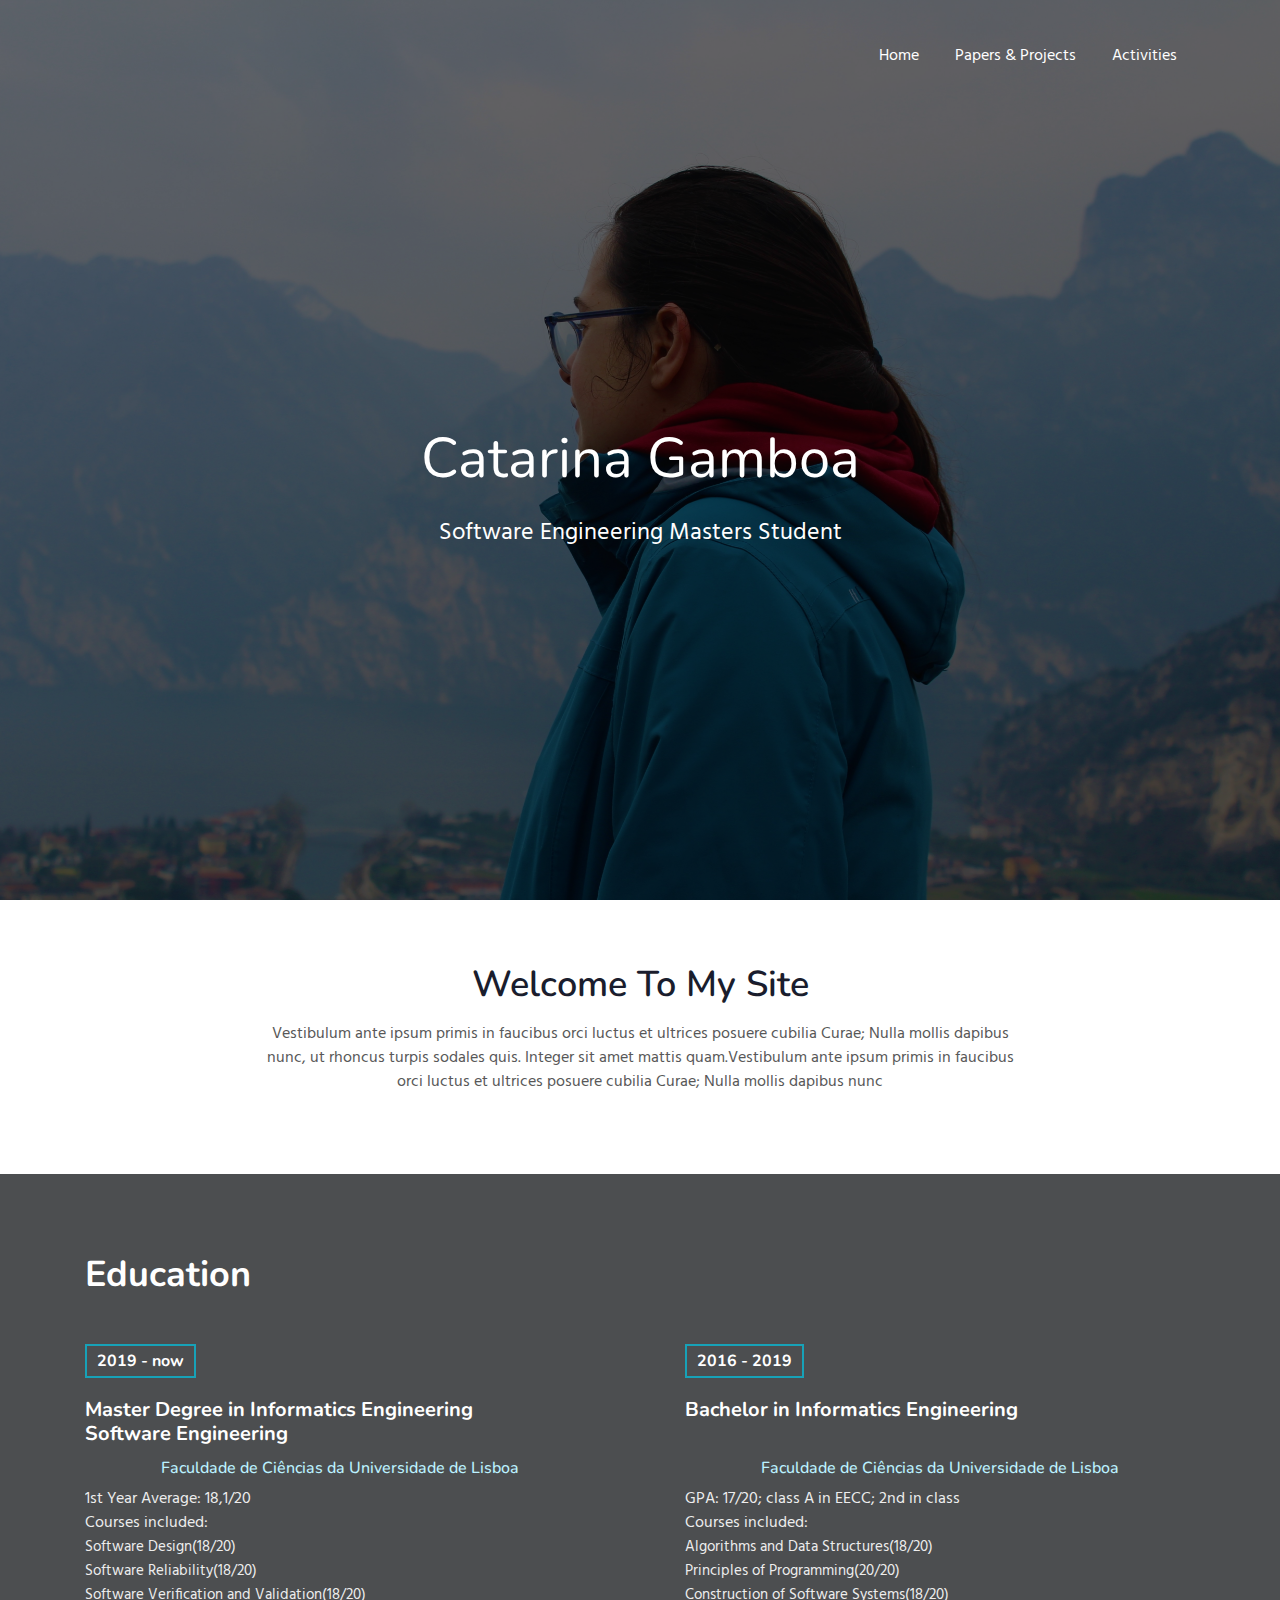
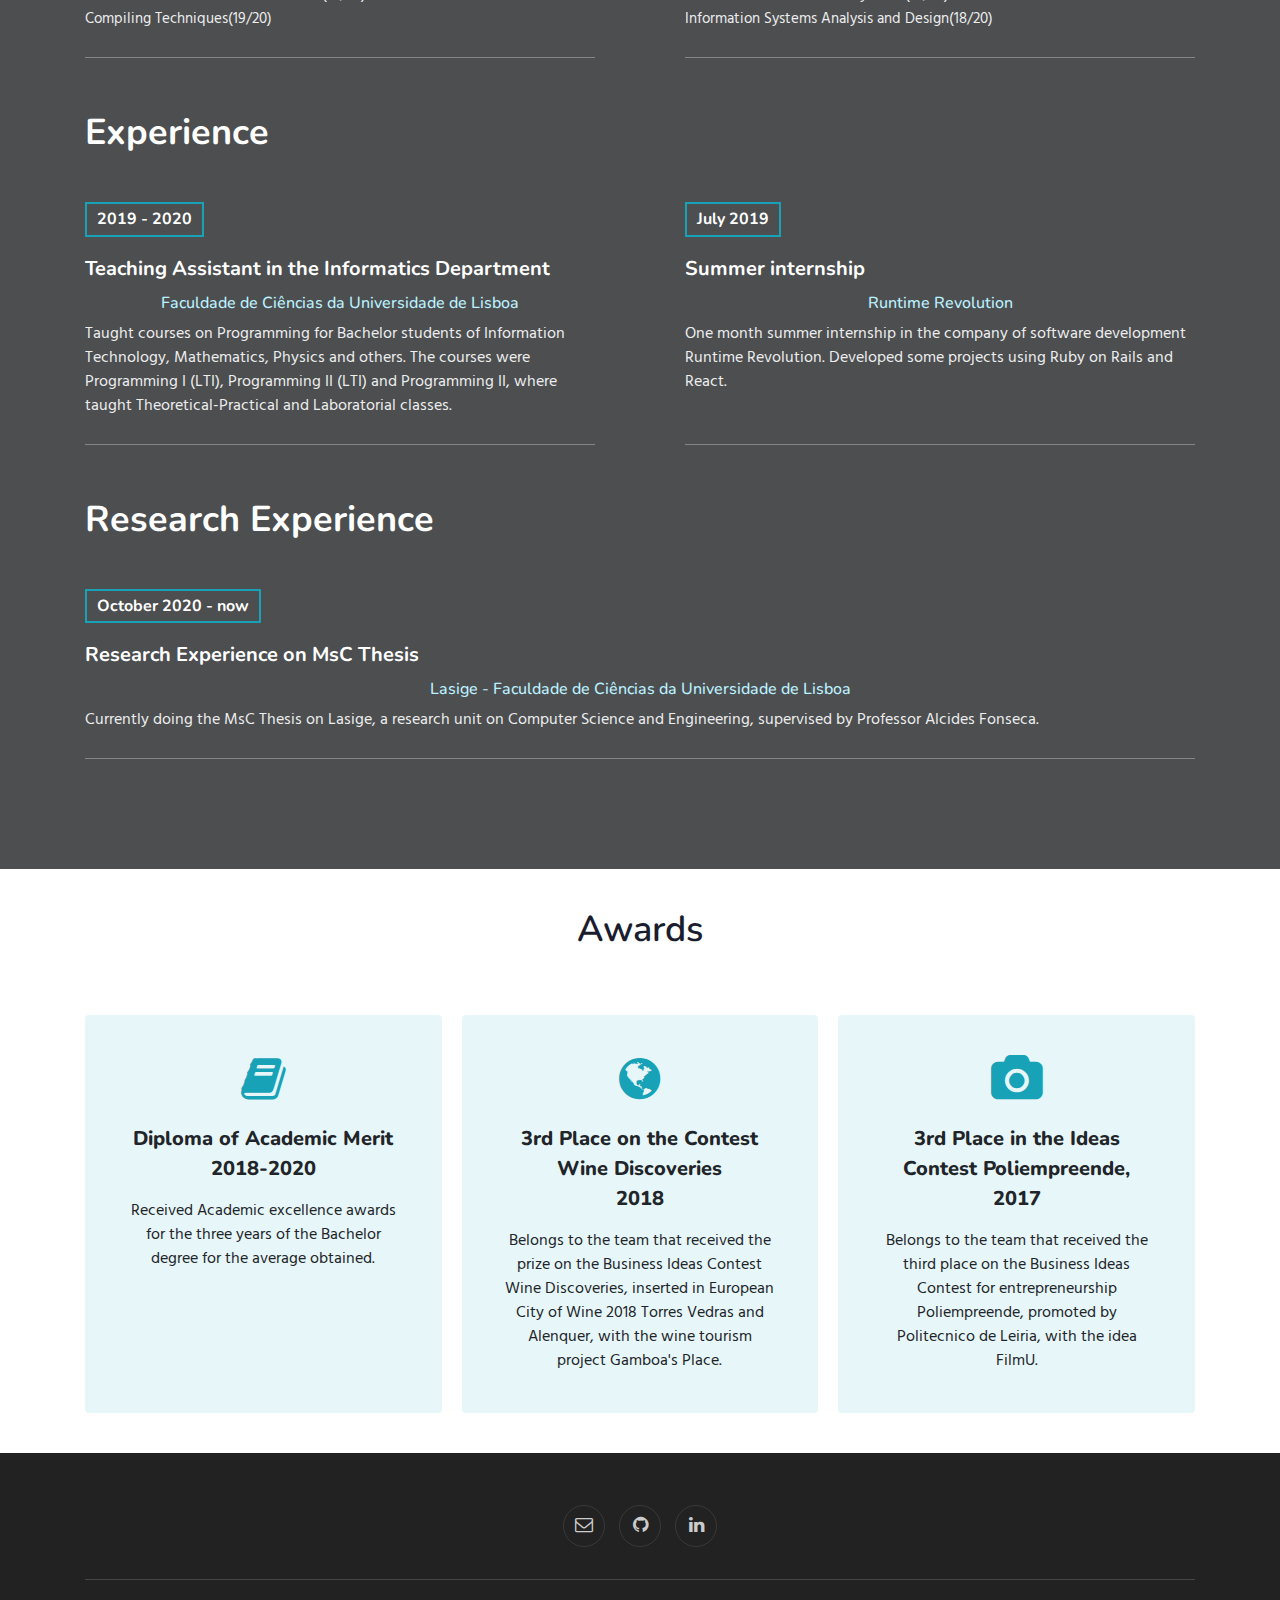
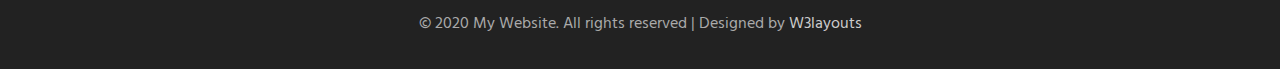
==== index.html @ ff2dbbbe "Divide in pages and add info" ====
<!--
Author: W3layouts
Author URL: http://w3layouts.com
-->
<!doctype html>
<html lang="en">
  <head>
    <!-- Required meta tags -->
    <meta charset="utf-8">
    <meta name="viewport" content="width=device-width, initial-scale=1, shrink-to-fit=no">

    <title>My Website a Personal Portfolio Category Bootstrap Responsive Website Template | Home :: W3layouts</title>
    <!-- web fonts -->
    <link href="//fonts.googleapis.com/css?family=Nunito:400,600,700,800,900&display=swap" rel="stylesheet">
    <link href="//fonts.googleapis.com/css?family=Hind&display=swap" rel="stylesheet">
    <!-- //web fonts -->
    <!-- Template CSS -->
    <link rel="stylesheet" href="assets/css/style-starter.css">
  </head>
  <body>

<section class="w3l-bootstrap-header">
  <nav class="navbar navbar-expand-lg navbar-light py-lg-3 py-2">
    <div class="container">
      <!-- <a class="navbar-brand" href="index.html"> My Website</a> -->
      <!-- if logo is image enable this   
    <a class="navbar-brand" href="#index.html">
        <img src="image-path" alt="Your logo" title="Your logo" style="height:35px;" />
    </a> -->
      <button class="navbar-toggler" type="button" data-toggle="collapse" data-target="#navbarSupportedContent"
        aria-controls="navbarSupportedContent" aria-expanded="false" aria-label="Toggle navigation">
        <span class="navbar-toggler-icon fa fa-bars"></span>
      </button>

      <div class="collapse navbar-collapse" id="navbarSupportedContent">
        <ul class="navbar-nav ml-auto">
          <li class="nav-item">
            <a class="nav-link" href="index.html">Home</a>
          </li>
          <li class="nav-item">
            <a class="nav-link" href="projects.html">Papers & Projects</a>
          </li>
          <li class="nav-item">
            <a class="nav-link" href="activities.html">Activities</a>
          </li>
         
        
          <!-- <li class="nav-item">
            <a class="nav-link" href="contact.html">Contact</a>
          </li> -->
        </ul>
        
      </div>
    </div>
  </nav>
</section>

 <!--  Main banner section -->
 <section class="w3l-main-banner" id="home">
  <div class="companies20-content">
    <div class="companies-wrapper">
        <div class="item">
         
            <div class="slider-info banner-view text-center">
              <div class="banner-info container">
                <!-- <img src="assets/images/c1.jpg" alt="about image" class="img-fluid"> -->
                <h3 class="banner-text mt-5">Catarina Gamboa </h3>
                   <p class="my-4 mb-5">Software Engineering Masters Student</p><br>
               
              </div>
            </div>
          
        </div>
    </div>
  </div>
</section>

 <!--  //Main banner section -->
<section class="w3l-about ">
<div class="skills-bars py-5">
 <div class="container py-md-3">
  <div class="heading text-center mx-auto">
    <h3 class="head">Welcome To My Site</h3>
    <p class="my-3 head"> Vestibulum ante ipsum primis in faucibus orci luctus et ultrices posuere cubilia Curae;
      Nulla mollis dapibus nunc, ut rhoncus
      turpis sodales quis. Integer sit amet mattis quam.Vestibulum ante ipsum primis in faucibus orci luctus et ultrices posuere cubilia Curae; Nulla mollis dapibus nunc</p>
      
    </div>

  </div>
 </div>
</div>
</section> 






  <script src="assets/js/jquery-3.3.1.min.js"></script>
<script src="assets/js/lightbox-plus-jquery.min.js"></script>

<section class="services-12" id="experience">
	<div class="form-12-content">
		<div class="container">
      <h3 class="mb-5">Education</h3>
			<div class="grid grid-column-2 ">
        <div class="column1">
          <div class="experience-top">
            <h5>2019 - now</h5>
						<h4>Master Degree in Informatics Engineering <br/>Software Engineering</h4>
              <h6 id='title-place'>Faculdade de Ciências da Universidade de Lisboa</h5>
              <p class="my-3 text-white">
                    1st Year Average: 18,1/20
                <br/>Courses included:
                <span class="ul-text">
                <br/>Software Design(18/20)
                <br/>Software Reliability(18/20)
                <br/>Software Verification and Validation(18/20)
                <br/>Compiling Techniques(19/20)
                </span>
              </p>
          </div>
        </div>
        <div class="column2">
          <div class="experience-top">
            <h5>2016 - 2019</h5>
                <h4>Bachelor in Informatics Engineering<br/> <br/></h4>
                <h6 id='title-place'>Faculdade de Ciências da Universidade de Lisboa</h6>
                <p class="my-3 text-white">
                  GPA: 17/20; class A in EECC; 2nd in class
                  <br/>Courses included:
                  <span class="ul-text">
                  <br/>Algorithms and Data Structures(18/20)
                  <br/>Principles of Programming(20/20)
                  <br/>Construction of Software Systems(18/20)
                  <br/>Information Systems Analysis and Design(18/20)
                  </span>
                </p>
          </div>
        </div>
      </div>
      <br/>
      <h3 class="mb-5">Experience</h3>
			<div class="grid grid-column-2 ">
        <div class="column1">
          <div class="experience-top">
            <h5>2019 - 2020</h5>
            <h4>Teaching Assistant in the Informatics Department</h4>
            <h6 id='title-place'>Faculdade de Ciências da Universidade de Lisboa</h6>
            <p class="my-3 text-white">
              Taught courses on Programming for Bachelor students of Information Technology, Mathematics,
              Physics and others. The courses were Programming I (LTI), Programming II (LTI) and Programming II,
              where taught Theoretical-Practical and Laboratorial classes.
            </p>
          </div>
        </div>
        <div class="column2">
          <div class="experience-top">
            <h5>July 2019</h5>
            <h4>Summer internship</h4>
            <h6 id='title-place'>Runtime Revolution</h6>
            <p class="my-3 text-white">
            One month summer internship in the company of software development Runtime Revolution.
            Developed some projects using Ruby on Rails and React.<br/><br/>             
            </p>
          </div>
        </div>
      </div>

      <br/>
      <h3 class="mb-5">Research Experience</h3>
			<!-- <div class="grid grid-column-2">
        <div class="column1"> -->
          <div class="experience-top">
              <h5>October 2020 - now</h5>
              <h4>Research Experience on MsC Thesis</h4>
              <h6 id='title-place'>Lasige - Faculdade de Ciências da Universidade de Lisboa</h6>
              <p class="my-3 text-white">
                Currently doing the MsC Thesis on Lasige, a research unit on Computer Science and Engineering, supervised by
                Professor Alcides Fonseca. 
              </p>
          <!-- </div>
        </div> -->
      </div>

    </div>
  </div>
</section>



<!-- <section id="services-1" class="bg-light py-5">
  <div class="container py-lg-3">
    <div class="heading text-center mx-auto">
      <h3 class="head">Languages and Frameworks</h3>
    </div>
    <div class="row mt-lg-5">
      <div class="col-lg-4 col-md-6 col-sm-12">
        <div class="box-wrap">
          <div class="icon">
            <span class="fa fa-briefcase"></span>
          </div>
          <h4><a href="services.html">Proficient</a></h4>
          <p>
            Java<br/>Python<br/>C<br/>Javascript<br/>HTML<br/>CSS
          </p>
        </div>
      </div>
      <div class="col-lg-4 col-md-6 col-sm-12">
        <div class="box-wrap">
          <div class="icon">
            <span class="fa fa-shield"></span>
          </div>
          <h4><a href="services.html">Familiar</a></h4>
          <p>
          Haskell<br/>Dafny<br/>NodeJS<br/>Ruby<br/>React<br/>Angular
          </p>
        </div>
      </div>
    </div>
  </div>
</section> -->


<section class="w3l-feature-3" id="features">
	<div class="grid top-bottom">
		<div class="container">
			<div class="heading text-center mx-auto">
                <h3 class="head">Awards</h3>
              </div>
			<div class="middle-section grid-column text-center mt-5 pt-3">
				<div class="three-grids-columns">
					<span class="fa fa-book"></span>
					<h4>Diploma of Academic Merit<br/>2018-2020</h4>
					<p>
            Received Academic excellence awards for the three years of the Bachelor degree for the average
            obtained.                      
          </p>
				</div>
				<div class="three-grids-columns">
					<span class="fa fa-globe"></span><!--plane, trophy, globe-->
          <h4>3rd Place on the Contest Wine Discoveries<br/>2018</h4>
          <p>Belongs to the team that received the prize on the Business Ideas Contest Wine Discoveries, inserted in
            European City of Wine 2018 Torres Vedras and Alenquer,
            with the wine tourism project Gamboa's Place.
          </p>
					
				</div>
				<div class="three-grids-columns">
					<span class="fa fa-camera"></span>
					<h4>3rd Place in the Ideas Contest Poliempreende, 2017</h4>
					<p>
            Belongs to the team that received the third place on the Business Ideas Contest for entrepreneurship
            Poliempreende, promoted by Politecnico de Leiria, with the idea FilmU. 
          </p>
				</div>
			</div>
		</div>
	</div>
</section>
 
 <!-- grids block 5 -->
 <section class="w3l-footer-29-main" id="footer">
  <div class="footer-29 text-center">
      <div class="container">
        
        <div class="main-social-footer-29">
                    
          <a href="#facebook" class="facebook"><span class="fa fa-envelope-o"></span></a>
          <a href="https://github.com/CatarinaGamboa" class="twitter"><span class="fa fa-github"></span></a>
          <a href="https://www.linkedin.com/in/catarina-ventura-gamboa-518151172/" class="linkedin"><span class="fa fa-linkedin"></span></a>
      </div>
          <div class="bottom-copies text-center">
              <p class="copy-footer-29">© 2020 My Website. All rights reserved | Designed by <a href="https://w3layouts.com">W3layouts</a></p>
               
          </div>
      </div>
  </div>
   <!-- move top -->
  <button onclick="topFunction()" id="movetop" title="Go to top">
              <span class="fa fa-angle-up"></span>
                 </button>
                 <script>
                     // When the user scrolls down 20px from the top of the document, show the button
                     window.onscroll = function () {
                         scrollFunction()
                     };
              
                     function scrollFunction() {
                         if (document.body.scrollTop > 20 || document.documentElement.scrollTop > 20) {
                             document.getElementById("movetop").style.display = "block";
                         } else {
                             document.getElementById("movetop").style.display = "none";
                         }
                     }
              
                     // When the user clicks on the button, scroll to the top of the document
                     function topFunction() {
                         document.body.scrollTop = 0;
                         document.documentElement.scrollTop = 0;
                     }
                 </script>
                 <!-- /move top -->
</section>
<!-- // grids block 5 -->
<!-- <script src="assets/js/jquery-3.3.1.min.js"></script> -->
<!-- //footer-28 block -->
</section>

<!-- <script>
    $(function () {
      $('.navbar-toggler').click(function () {
        $('body').toggleClass('noscroll');
      })
    });
  </script> -->
  <!-- jQuery first, then Popper.js, then Bootstrap JS -->
  <!-- <script src="https://code.jquery.com/jquery-3.4.1.slim.min.js"
    integrity="sha384-J6qa4849blE2+poT4WnyKhv5vZF5SrPo0iEjwBvKU7imGFAV0wwj1yYfoRSJoZ+n" crossorigin="anonymous">
  </script>
  
  <script src="https://stackpath.bootstrapcdn.com/bootstrap/4.4.1/js/bootstrap.min.js"
    integrity="sha384-wfSDF2E50Y2D1uUdj0O3uMBJnjuUD4Ih7YwaYd1iqfktj0Uod8GCExl3Og8ifwB6" crossorigin="anonymous">
  </script> -->

<!-- Smooth scrolling -->



</body>

</html>
<!-- // grids block 5 -->
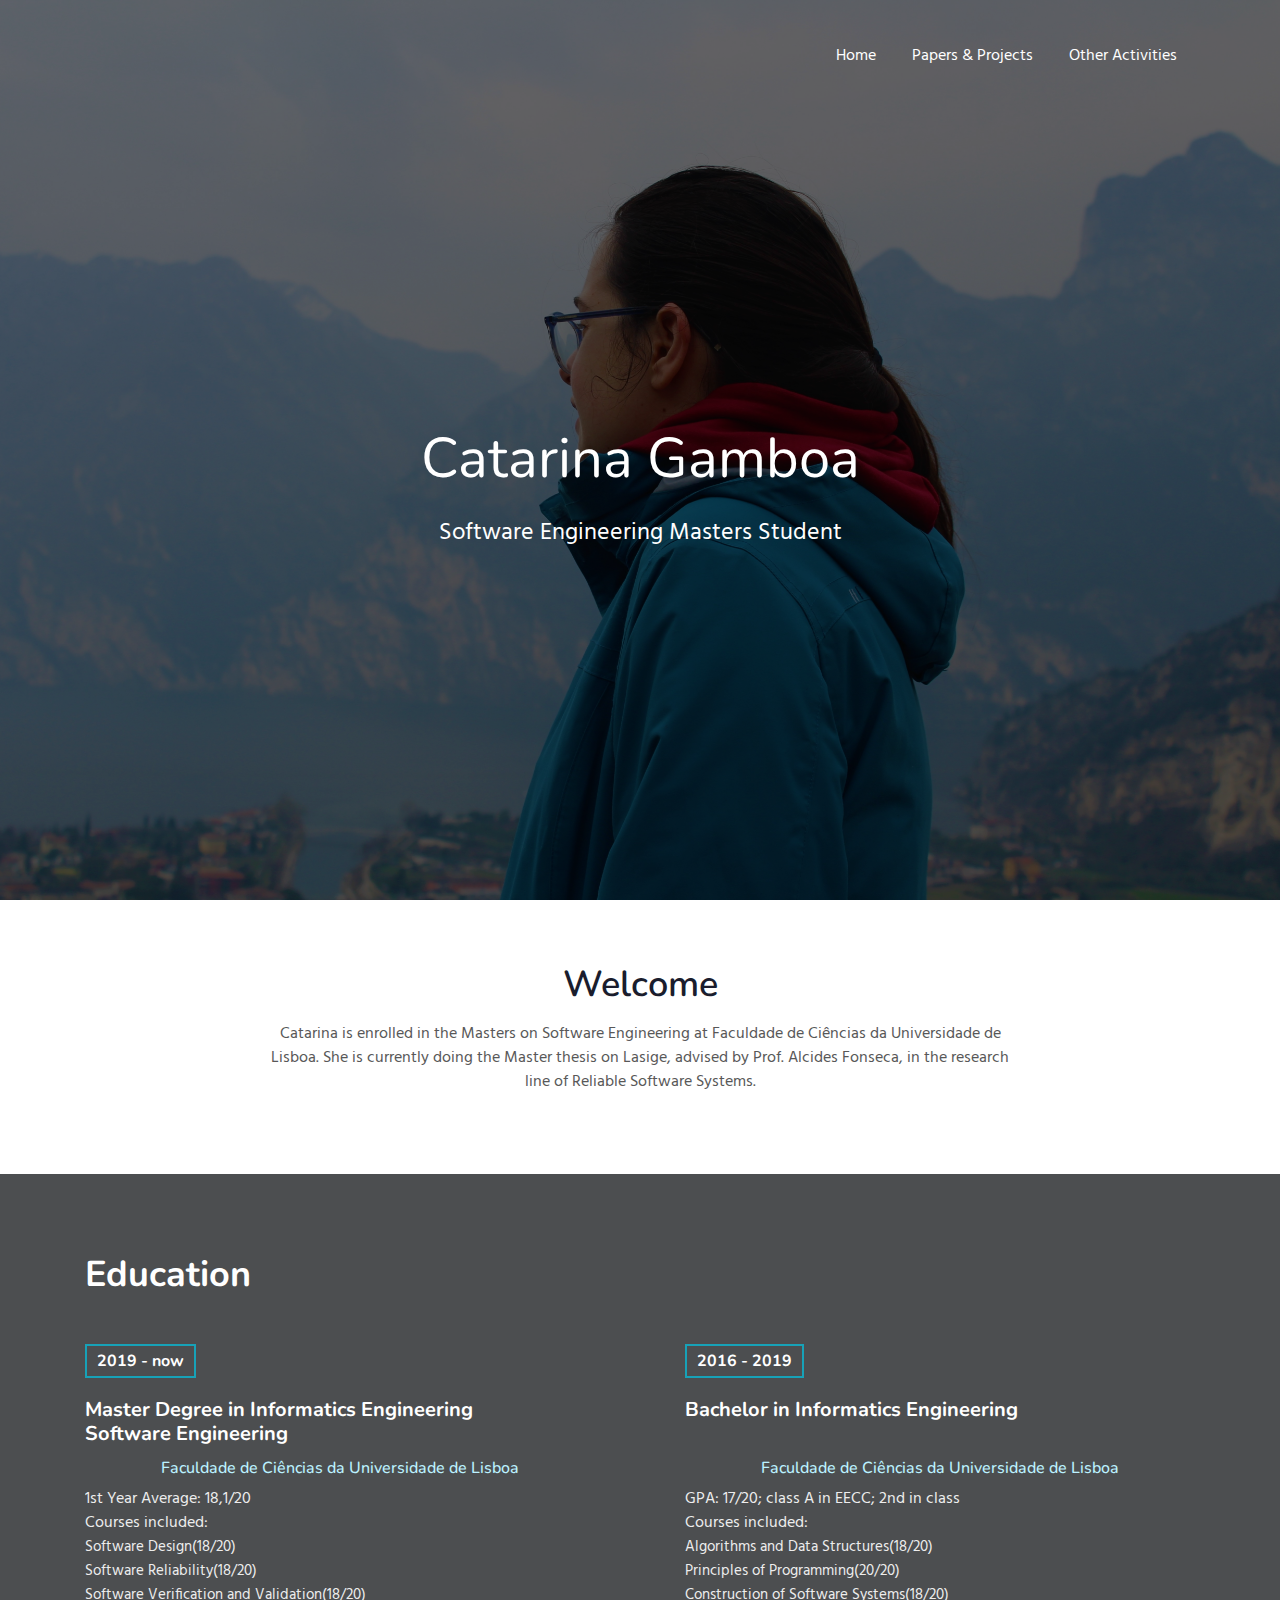
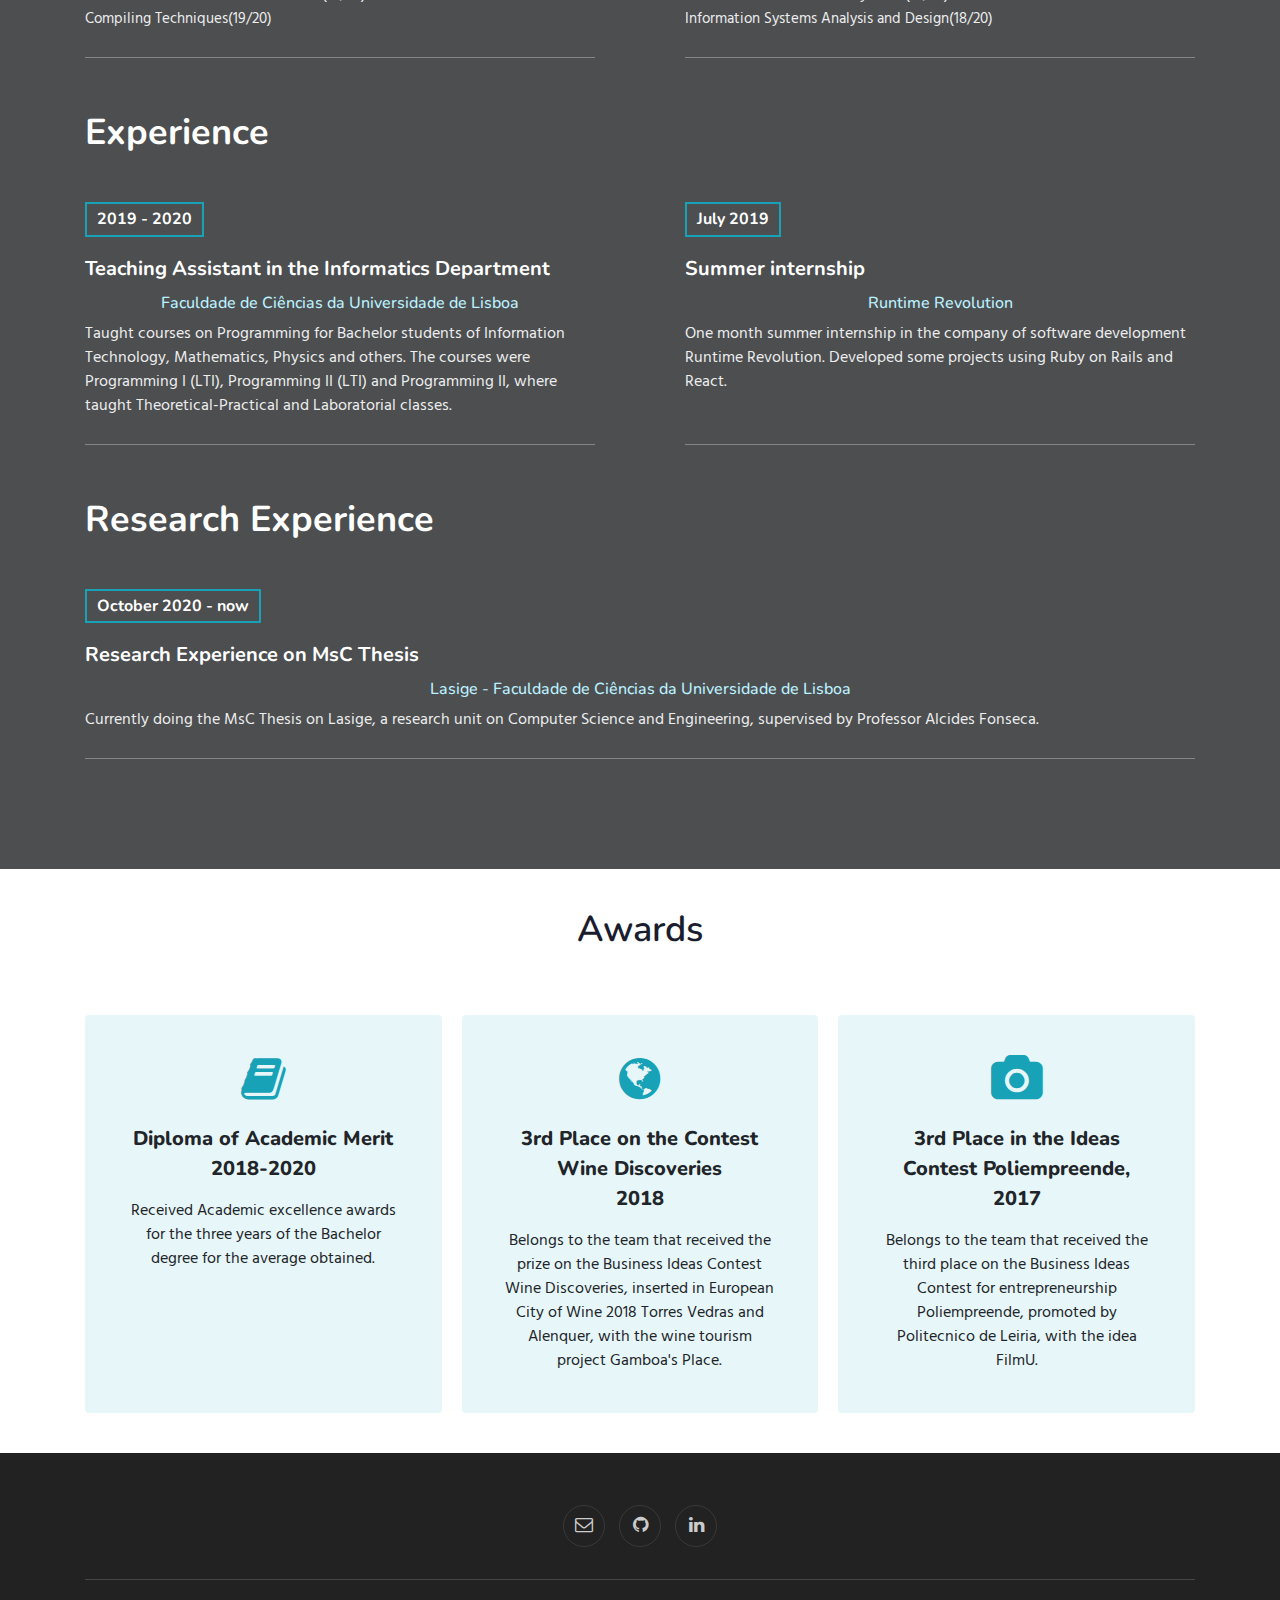
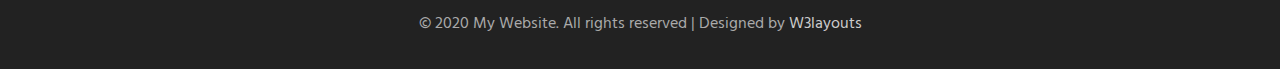
==== commit 39ba58b5: "Add beginning text" ====
--- a/index.html
+++ b/index.html
@@ -5,11 +5,12 @@
 <!doctype html>
 <html lang="en">
   <head>
+    <link rel="icon" type="image/jpg" href="assets/images/topPage.png" sizes="228x228" />
     <!-- Required meta tags -->
     <meta charset="utf-8">
     <meta name="viewport" content="width=device-width, initial-scale=1, shrink-to-fit=no">
 
-    <title>My Website a Personal Portfolio Category Bootstrap Responsive Website Template | Home :: W3layouts</title>
+    <title>Catarina Gamboa - Home</title>
     <!-- web fonts -->
     <link href="//fonts.googleapis.com/css?family=Nunito:400,600,700,800,900&display=swap" rel="stylesheet">
     <link href="//fonts.googleapis.com/css?family=Hind&display=swap" rel="stylesheet">
@@ -41,7 +42,7 @@
             <a class="nav-link" href="projects.html">Papers & Projects</a>
           </li>
           <li class="nav-item">
-            <a class="nav-link" href="activities.html">Activities</a>
+            <a class="nav-link" href="activities.html">Other Activities</a>
           </li>
          
         
@@ -64,7 +65,7 @@
             <div class="slider-info banner-view text-center">
               <div class="banner-info container">
                 <!-- <img src="assets/images/c1.jpg" alt="about image" class="img-fluid"> -->
-                <h3 class="banner-text mt-5">Catarina Gamboa </h3>
+                <h3 class="banner-text mt-5">Catarina Gamboa</h3>
                    <p class="my-4 mb-5">Software Engineering Masters Student</p><br>
                
               </div>
@@ -80,24 +81,18 @@
 <div class="skills-bars py-5">
  <div class="container py-md-3">
   <div class="heading text-center mx-auto">
-    <h3 class="head">Welcome To My Site</h3>
-    <p class="my-3 head"> Vestibulum ante ipsum primis in faucibus orci luctus et ultrices posuere cubilia Curae;
-      Nulla mollis dapibus nunc, ut rhoncus
-      turpis sodales quis. Integer sit amet mattis quam.Vestibulum ante ipsum primis in faucibus orci luctus et ultrices posuere cubilia Curae; Nulla mollis dapibus nunc</p>
-      
-    </div>
-
+    <h3 class="head">Welcome</h3>
+     <p class="my-3 head"> 
+      Catarina is enrolled in the Masters on Software Engineering at Faculdade de Ciências da Universidade de Lisboa.
+      She is currently doing the Master thesis on Lasige, advised by Prof. Alcides Fonseca, in the research line of
+      Reliable Software Systems.
+    </p>
+    </div>
   </div>
  </div>
-</div>
-</section> 
-
-
-
-
-
-
-  <script src="assets/js/jquery-3.3.1.min.js"></script>
+ </section> 
+
+<script src="assets/js/jquery-3.3.1.min.js"></script>
 <script src="assets/js/lightbox-plus-jquery.min.js"></script>
 
 <section class="services-12" id="experience">
@@ -265,12 +260,11 @@
   <div class="footer-29 text-center">
       <div class="container">
         
-        <div class="main-social-footer-29">
-                    
-          <a href="#facebook" class="facebook"><span class="fa fa-envelope-o"></span></a>
+        <div class="main-social-footer-29"> 
+          <a href="#facebook" onclick="sendEmail()" class="facebook"><span class="fa fa-envelope-o"></span></a>
           <a href="https://github.com/CatarinaGamboa" class="twitter"><span class="fa fa-github"></span></a>
           <a href="https://www.linkedin.com/in/catarina-ventura-gamboa-518151172/" class="linkedin"><span class="fa fa-linkedin"></span></a>
-      </div>
+        </div>
           <div class="bottom-copies text-center">
               <p class="copy-footer-29">© 2020 My Website. All rights reserved | Designed by <a href="https://w3layouts.com">W3layouts</a></p>
                
@@ -300,6 +294,11 @@
                          document.body.scrollTop = 0;
                          document.documentElement.scrollTop = 0;
                      }
+
+                    function sendEmail(){
+                      window.open('mailto:catarina.vg@hotmail.com');
+                    }
+
                  </script>
                  <!-- /move top -->
 </section>
@@ -308,21 +307,21 @@
 <!-- //footer-28 block -->
 </section>
 
-<!-- <script>
+<script>
     $(function () {
       $('.navbar-toggler').click(function () {
         $('body').toggleClass('noscroll');
       })
     });
-  </script> -->
+  </script>
   <!-- jQuery first, then Popper.js, then Bootstrap JS -->
-  <!-- <script src="https://code.jquery.com/jquery-3.4.1.slim.min.js"
+  <script src="https://code.jquery.com/jquery-3.4.1.slim.min.js"
     integrity="sha384-J6qa4849blE2+poT4WnyKhv5vZF5SrPo0iEjwBvKU7imGFAV0wwj1yYfoRSJoZ+n" crossorigin="anonymous">
   </script>
   
   <script src="https://stackpath.bootstrapcdn.com/bootstrap/4.4.1/js/bootstrap.min.js"
     integrity="sha384-wfSDF2E50Y2D1uUdj0O3uMBJnjuUD4Ih7YwaYd1iqfktj0Uod8GCExl3Og8ifwB6" crossorigin="anonymous">
-  </script> -->
+  </script>
 
 <!-- Smooth scrolling -->
 
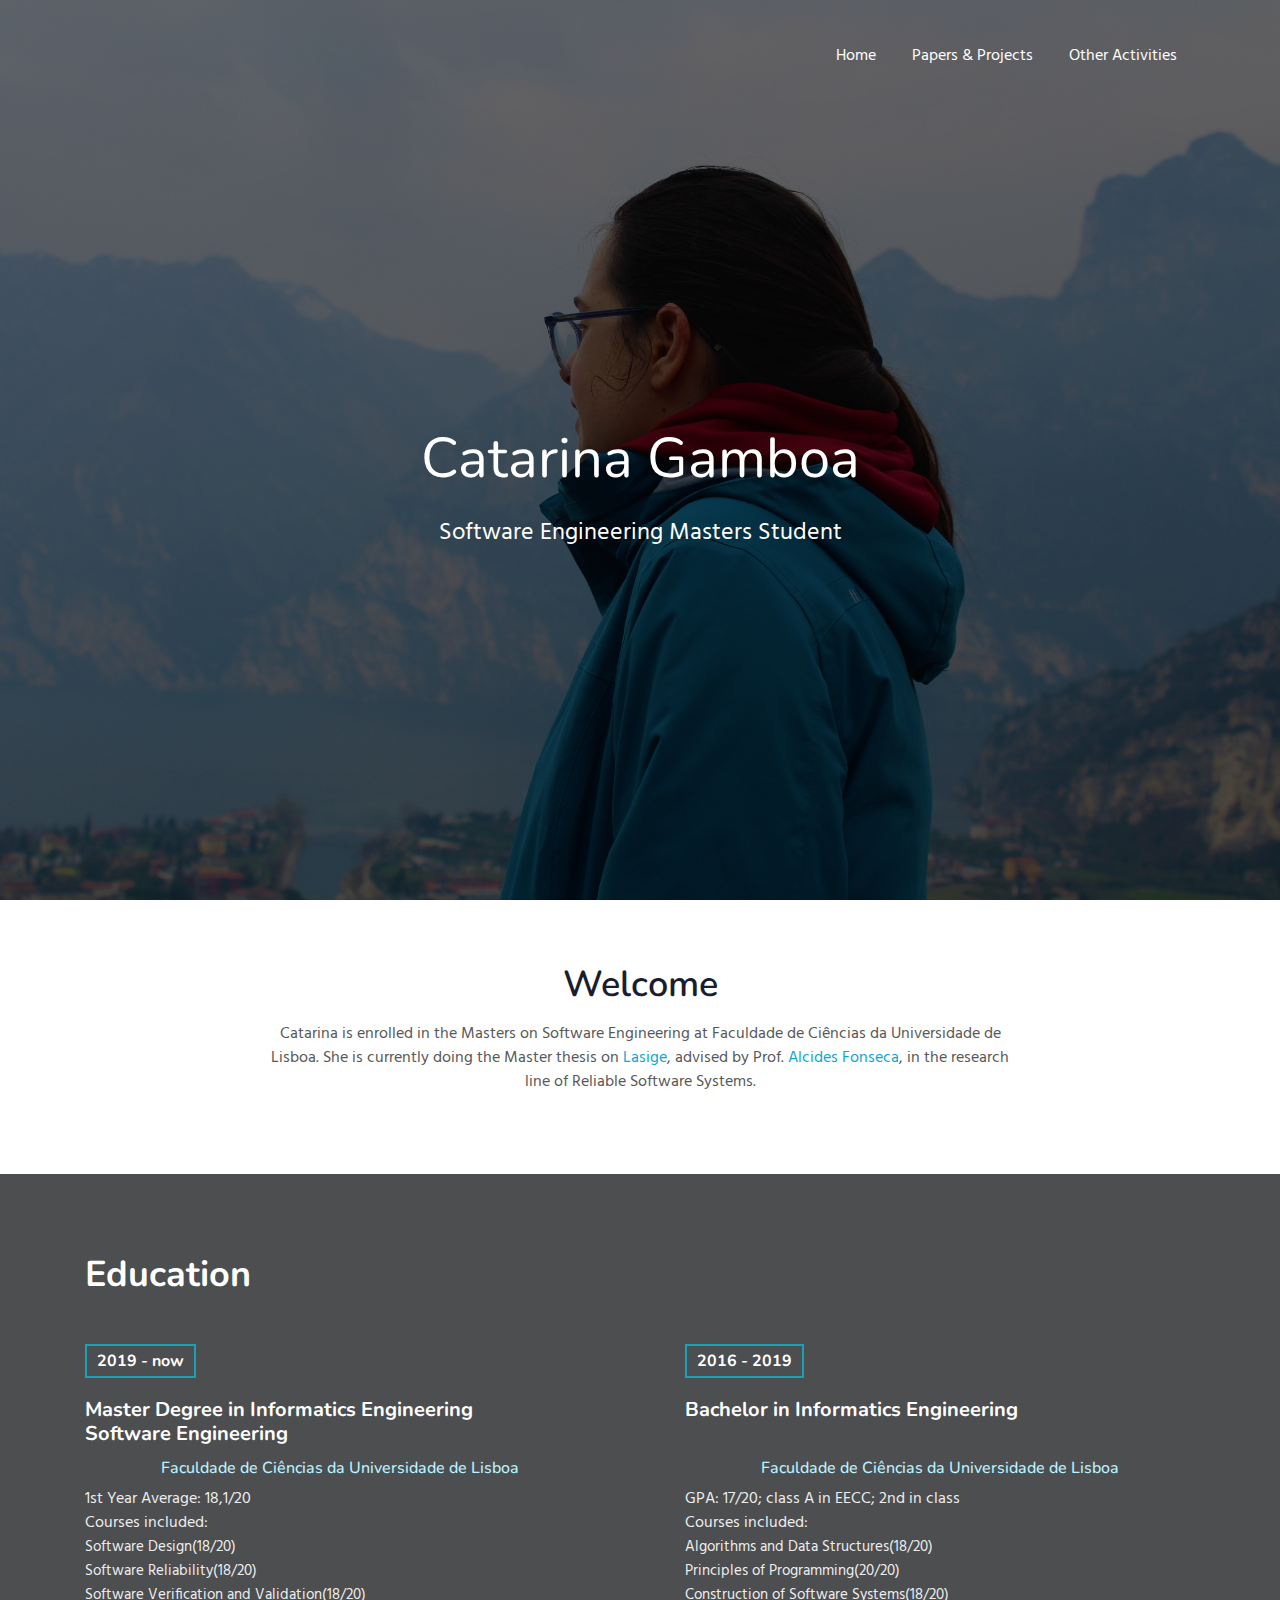
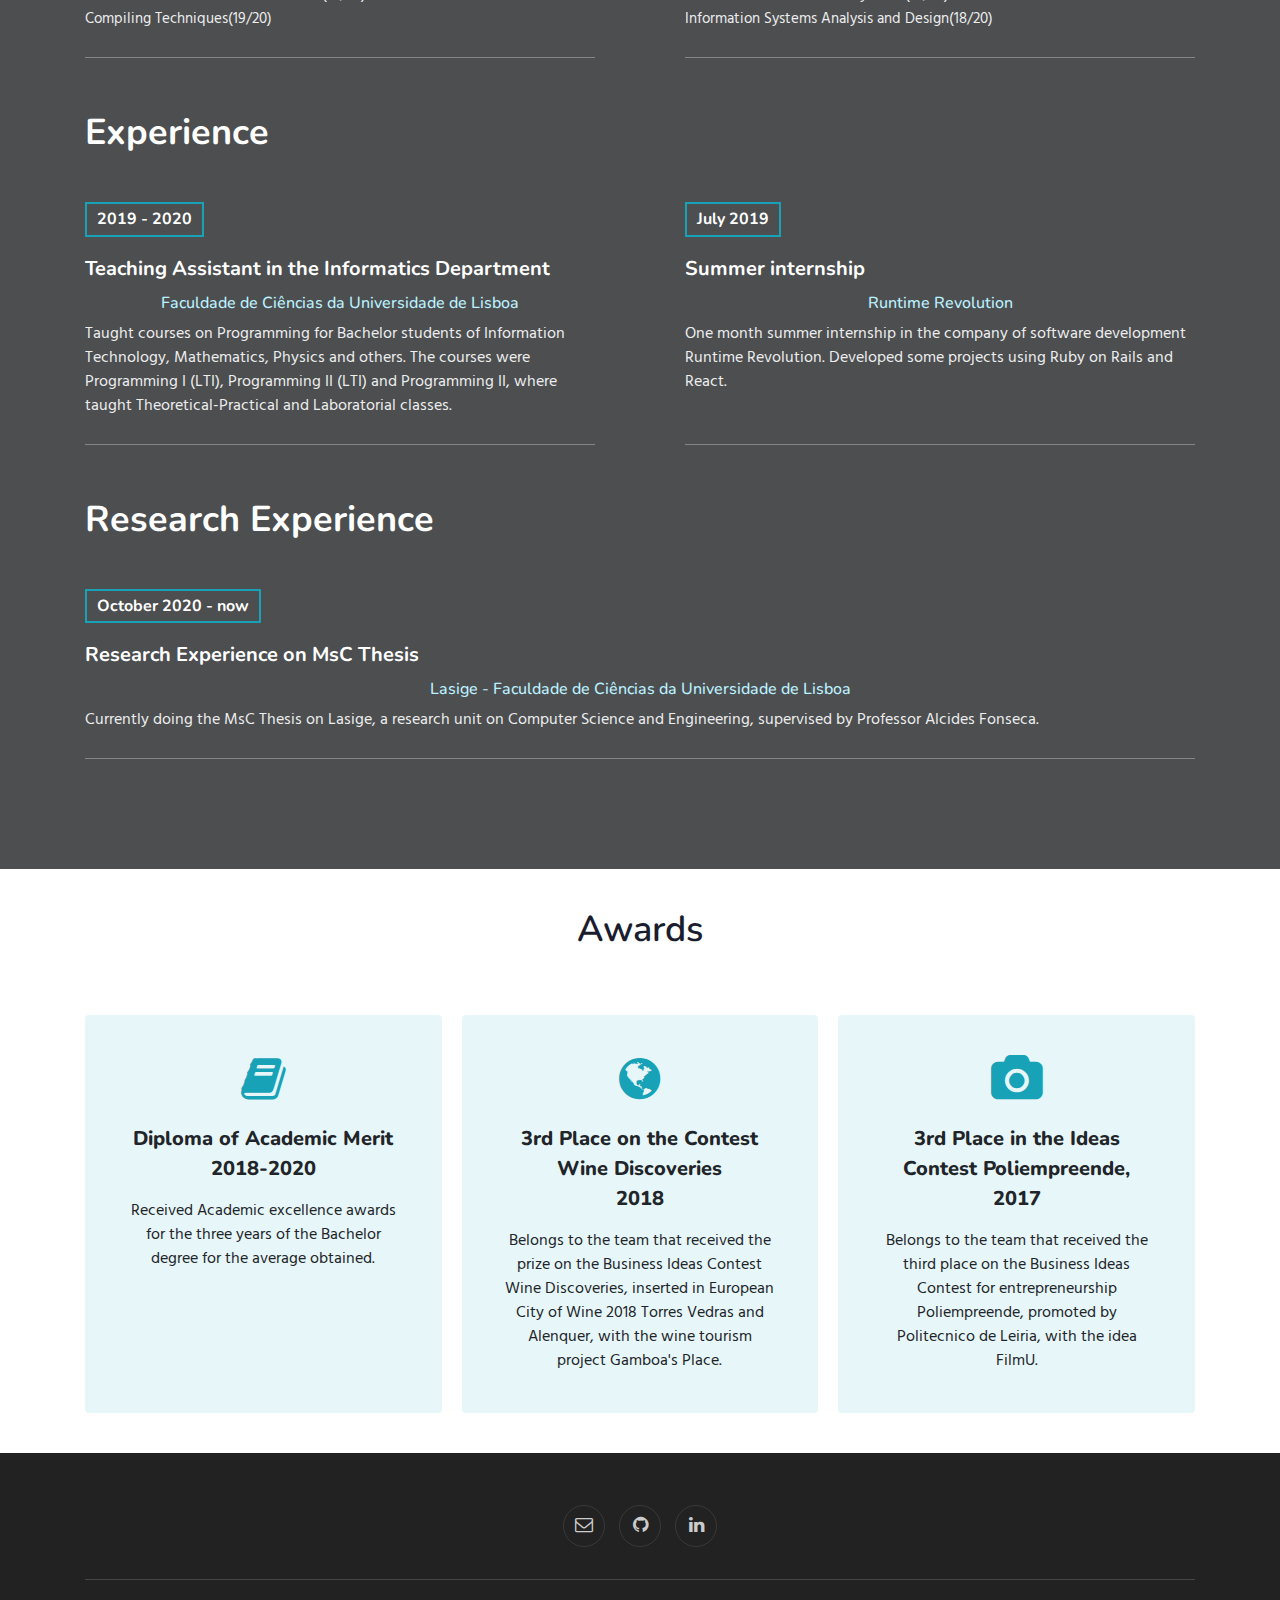
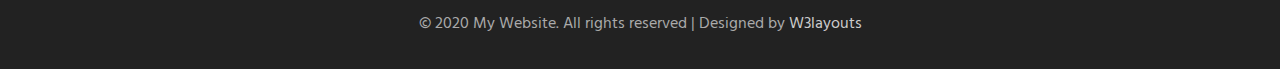
==== commit f653df80: "Add external links" ====
--- a/index.html
+++ b/index.html
@@ -4,6 +4,16 @@
 -->
 <!doctype html>
 <html lang="en">
+  <script>
+    (function(h,o,t,j,a,r){
+        h.hj=h.hj||function(){(h.hj.q=h.hj.q||[]).push(arguments)};
+        h._hjSettings={hjid:1929590,hjsv:6};
+        a=o.getElementsByTagName('head')[0];
+        r=o.createElement('script');r.async=1;
+        r.src=t+h._hjSettings.hjid+j+h._hjSettings.hjsv;
+        a.appendChild(r);
+    })(window,document,'https://static.hotjar.com/c/hotjar-','.js?sv=');
+</script>
   <head>
     <link rel="icon" type="image/jpg" href="assets/images/topPage.png" sizes="228x228" />
     <!-- Required meta tags -->
@@ -84,7 +94,8 @@
     <h3 class="head">Welcome</h3>
      <p class="my-3 head"> 
       Catarina is enrolled in the Masters on Software Engineering at Faculdade de Ciências da Universidade de Lisboa.
-      She is currently doing the Master thesis on Lasige, advised by Prof. Alcides Fonseca, in the research line of
+      She is currently doing the Master thesis on <a href="https://www.lasige.di.fc.ul.pt/">Lasige</a>, 
+      advised by Prof. <a href="https://wiki.alcidesfonseca.com/about/">Alcides Fonseca</a>, in the research line of
       Reliable Software Systems.
     </p>
     </div>
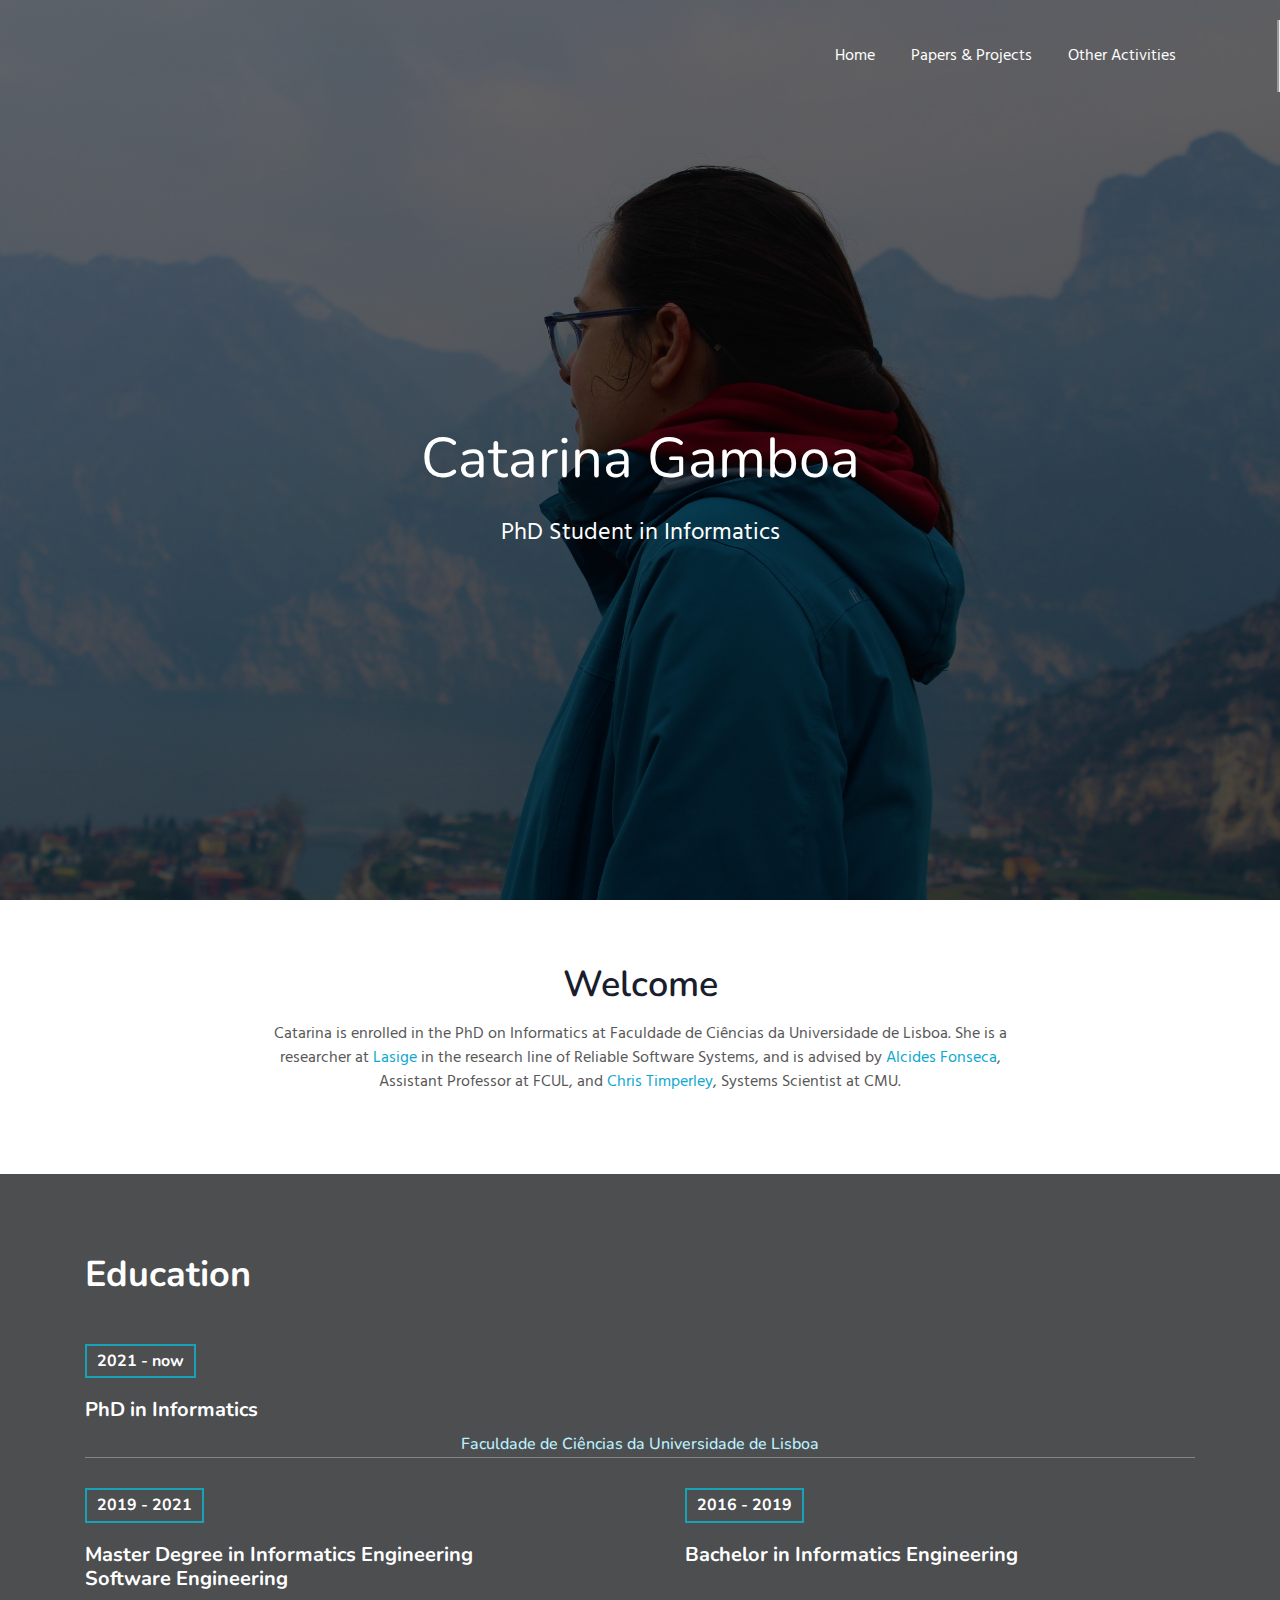
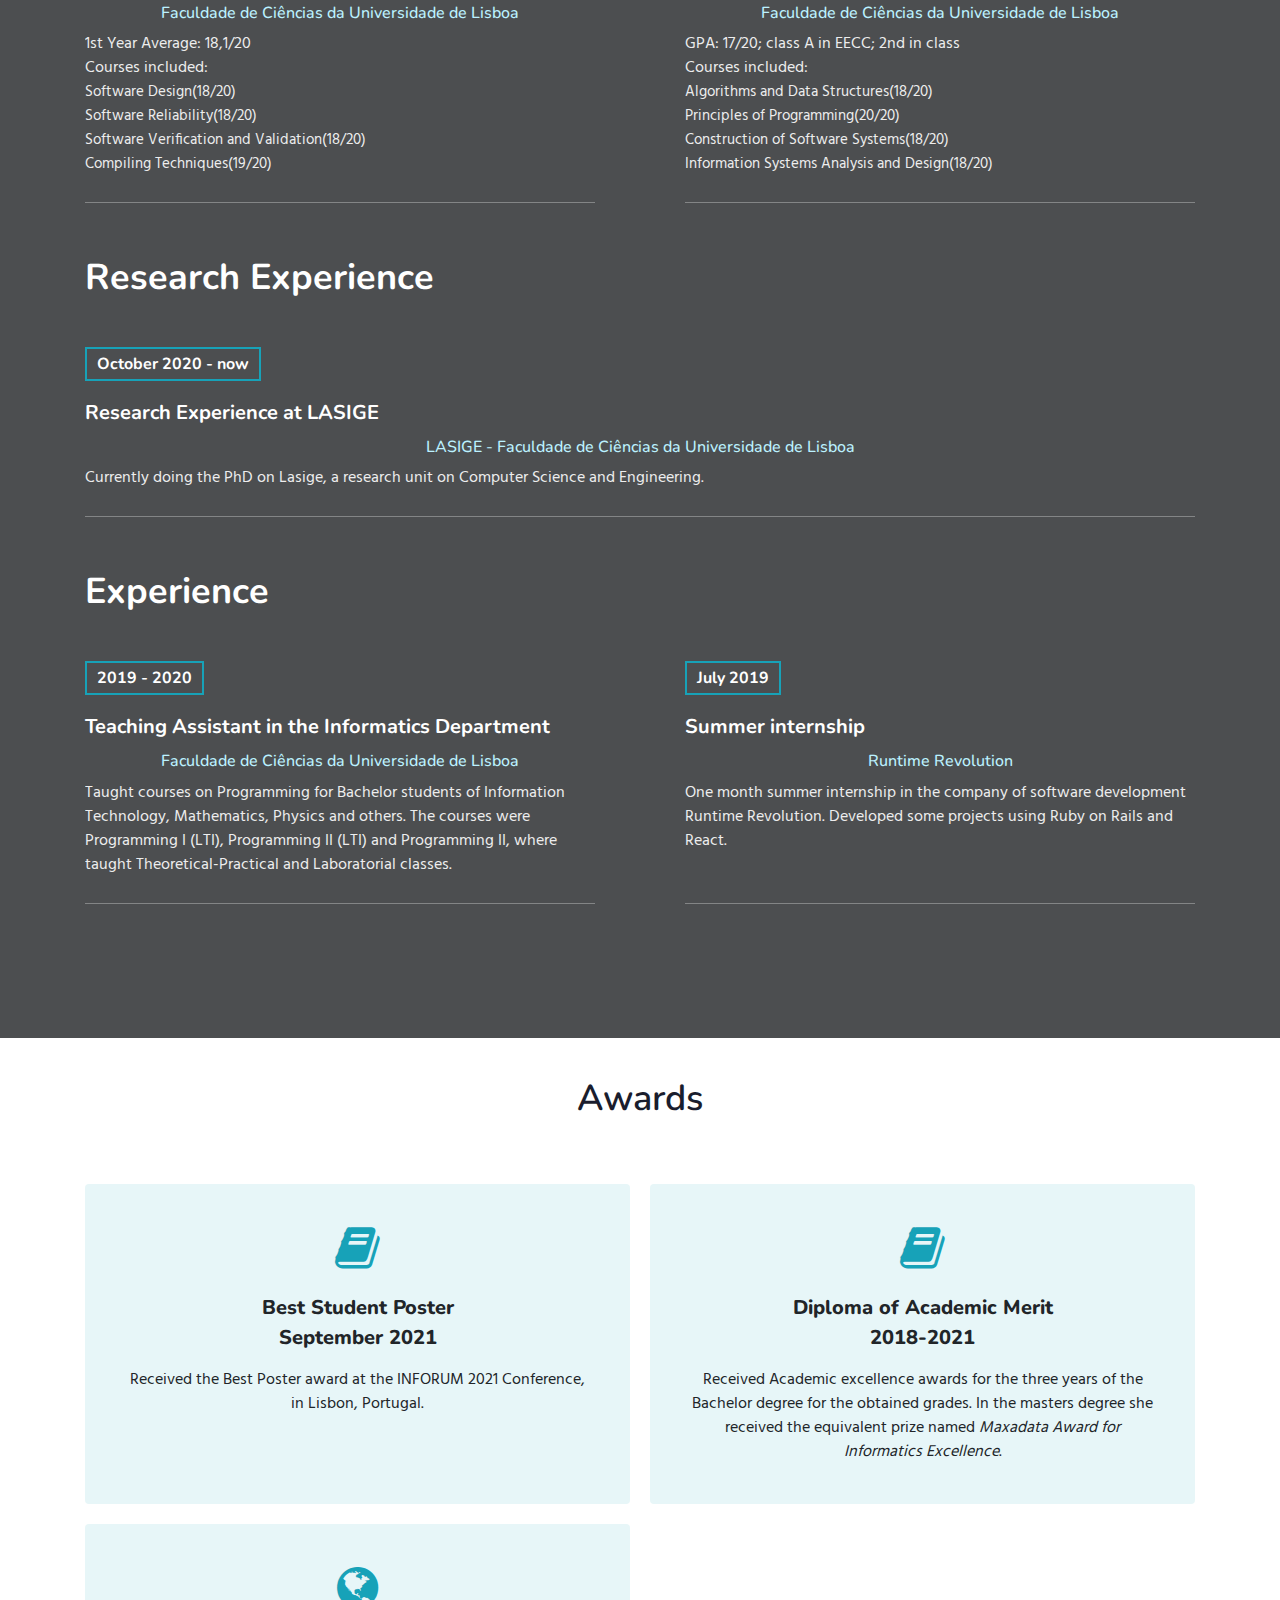
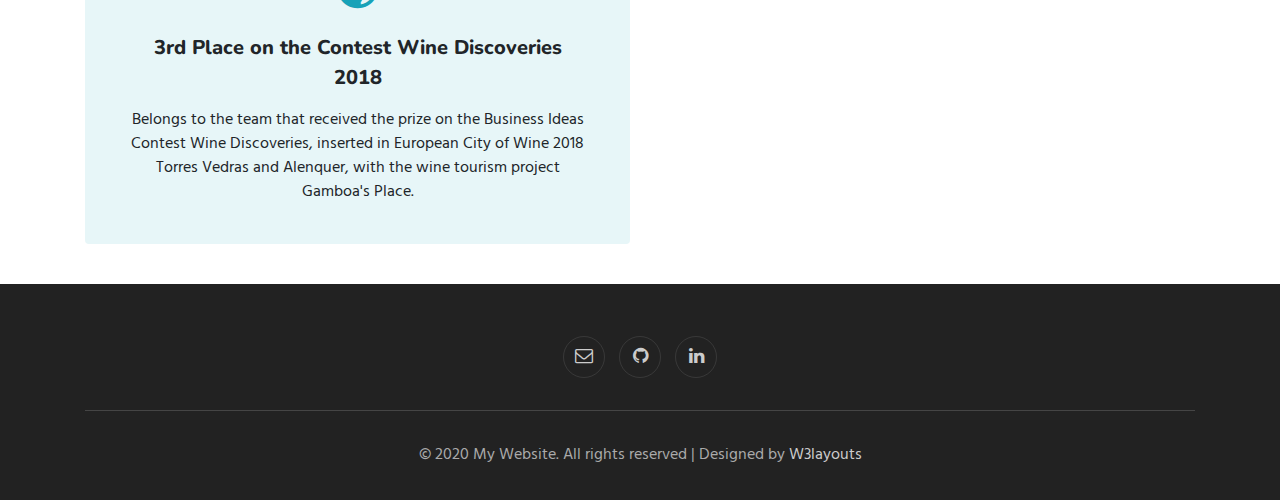
==== commit c91f3c28: "Update text" ====
--- a/index.html
+++ b/index.html
@@ -76,7 +76,7 @@
               <div class="banner-info container">
                 <!-- <img src="assets/images/c1.jpg" alt="about image" class="img-fluid"> -->
                 <h3 class="banner-text mt-5">Catarina Gamboa</h3>
-                   <p class="my-4 mb-5">Software Engineering Masters Student</p><br>
+                   <p class="my-4 mb-5">PhD Student in Informatics</p><br>
                
               </div>
             </div>
@@ -93,10 +93,9 @@
   <div class="heading text-center mx-auto">
     <h3 class="head">Welcome</h3>
      <p class="my-3 head"> 
-      Catarina is enrolled in the Masters on Software Engineering at Faculdade de Ciências da Universidade de Lisboa.
-      She is currently doing the Master thesis on <a href="https://www.lasige.di.fc.ul.pt/">Lasige</a>, 
-      advised by Prof. <a href="https://wiki.alcidesfonseca.com/about/">Alcides Fonseca</a>, in the research line of
-      Reliable Software Systems.
+      Catarina is enrolled in the PhD on Informatics at Faculdade de Ciências da Universidade de Lisboa.
+      She is a researcher at <a href="https://www.lasige.di.fc.ul.pt/">Lasige</a> in the research line of Reliable Software Systems, and is
+      advised by <a href="https://wiki.alcidesfonseca.com/about/">Alcides Fonseca</a>, Assistant Professor at FCUL, and <a href="http://www.christimperley.co.uk/">Chris Timperley</a>, Systems Scientist at CMU.
     </p>
     </div>
   </div>
@@ -110,10 +109,17 @@
 	<div class="form-12-content">
 		<div class="container">
       <h3 class="mb-5">Education</h3>
-			<div class="grid grid-column-2 ">
+			<div class="grid ">
+        <div class="experience-top">
+          <h5>2021 - now</h5>
+          <h4>PhD in Informatics</h4>
+            <h6 id='title-place'>Faculdade de Ciências da Universidade de Lisboa</h5>
+        </div>
+      </div>
+      <div class="grid grid-column-2 ">
         <div class="column1">
           <div class="experience-top">
-            <h5>2019 - now</h5>
+            <h5>2019 - 2021</h5>
 						<h4>Master Degree in Informatics Engineering <br/>Software Engineering</h4>
               <h6 id='title-place'>Faculdade de Ciências da Universidade de Lisboa</h5>
               <p class="my-3 text-white">
@@ -147,6 +153,20 @@
         </div>
       </div>
       <br/>
+      <h3 class="mb-5">Research Experience</h3>
+			<!-- <div class="grid grid-column-2">
+        <div class="column1"> -->
+          <div class="experience-top">
+              <h5>October 2020 - now</h5>
+              <h4>Research Experience at LASIGE</h4>
+              <h6 id='title-place'>LASIGE - Faculdade de Ciências da Universidade de Lisboa</h6>
+              <p class="my-3 text-white">
+                Currently doing the PhD on Lasige, a research unit on Computer Science and Engineering.
+              </p>
+          <!-- </div>
+        </div> -->
+      </div>
+      <br/>
       <h3 class="mb-5">Experience</h3>
 			<div class="grid grid-column-2 ">
         <div class="column1">
@@ -175,21 +195,7 @@
       </div>
 
       <br/>
-      <h3 class="mb-5">Research Experience</h3>
-			<!-- <div class="grid grid-column-2">
-        <div class="column1"> -->
-          <div class="experience-top">
-              <h5>October 2020 - now</h5>
-              <h4>Research Experience on MsC Thesis</h4>
-              <h6 id='title-place'>Lasige - Faculdade de Ciências da Universidade de Lisboa</h6>
-              <p class="my-3 text-white">
-                Currently doing the MsC Thesis on Lasige, a research unit on Computer Science and Engineering, supervised by
-                Professor Alcides Fonseca. 
-              </p>
-          <!-- </div>
-        </div> -->
-      </div>
-
+      
     </div>
   </div>
 </section>
@@ -238,10 +244,17 @@
 			<div class="middle-section grid-column text-center mt-5 pt-3">
 				<div class="three-grids-columns">
 					<span class="fa fa-book"></span>
-					<h4>Diploma of Academic Merit<br/>2018-2020</h4>
+					<h4>Best Student Poster<br/>September 2021</h4>
 					<p>
-            Received Academic excellence awards for the three years of the Bachelor degree for the average
-            obtained.                      
+            Received the Best Poster award at the INFORUM 2021 Conference, in Lisbon, Portugal.                      
+          </p>
+				</div>
+        <div class="three-grids-columns">
+					<span class="fa fa-book"></span>
+					<h4>Diploma of Academic Merit<br/>2018-2021</h4>
+					<p>
+            Received Academic excellence awards for the three years of the Bachelor degree for the obtained grades. 
+            In the masters degree she received the equivalent prize named <i>Maxadata Award for Informatics Excellence</i>. 
           </p>
 				</div>
 				<div class="three-grids-columns">
@@ -252,14 +265,6 @@
             with the wine tourism project Gamboa's Place.
           </p>
 					
-				</div>
-				<div class="three-grids-columns">
-					<span class="fa fa-camera"></span>
-					<h4>3rd Place in the Ideas Contest Poliempreende, 2017</h4>
-					<p>
-            Belongs to the team that received the third place on the Business Ideas Contest for entrepreneurship
-            Poliempreende, promoted by Politecnico de Leiria, with the idea FilmU. 
-          </p>
 				</div>
 			</div>
 		</div>
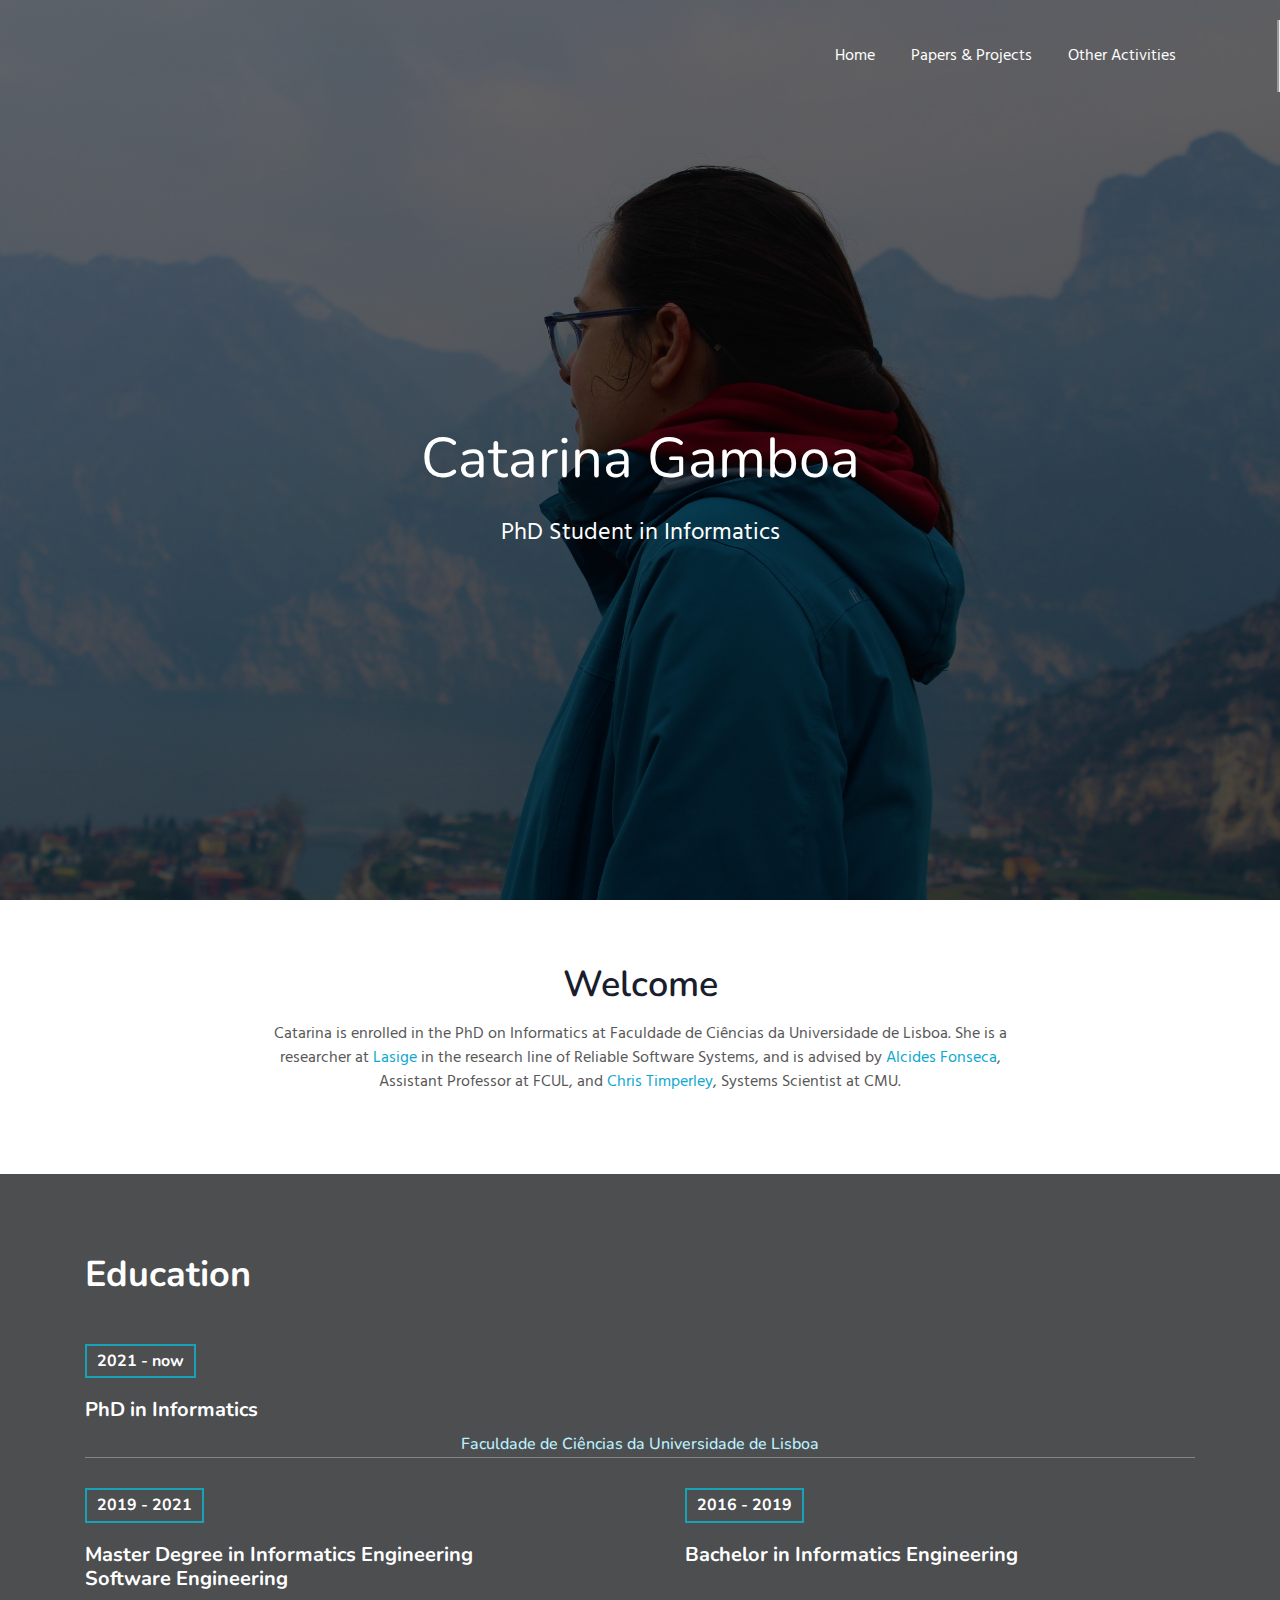
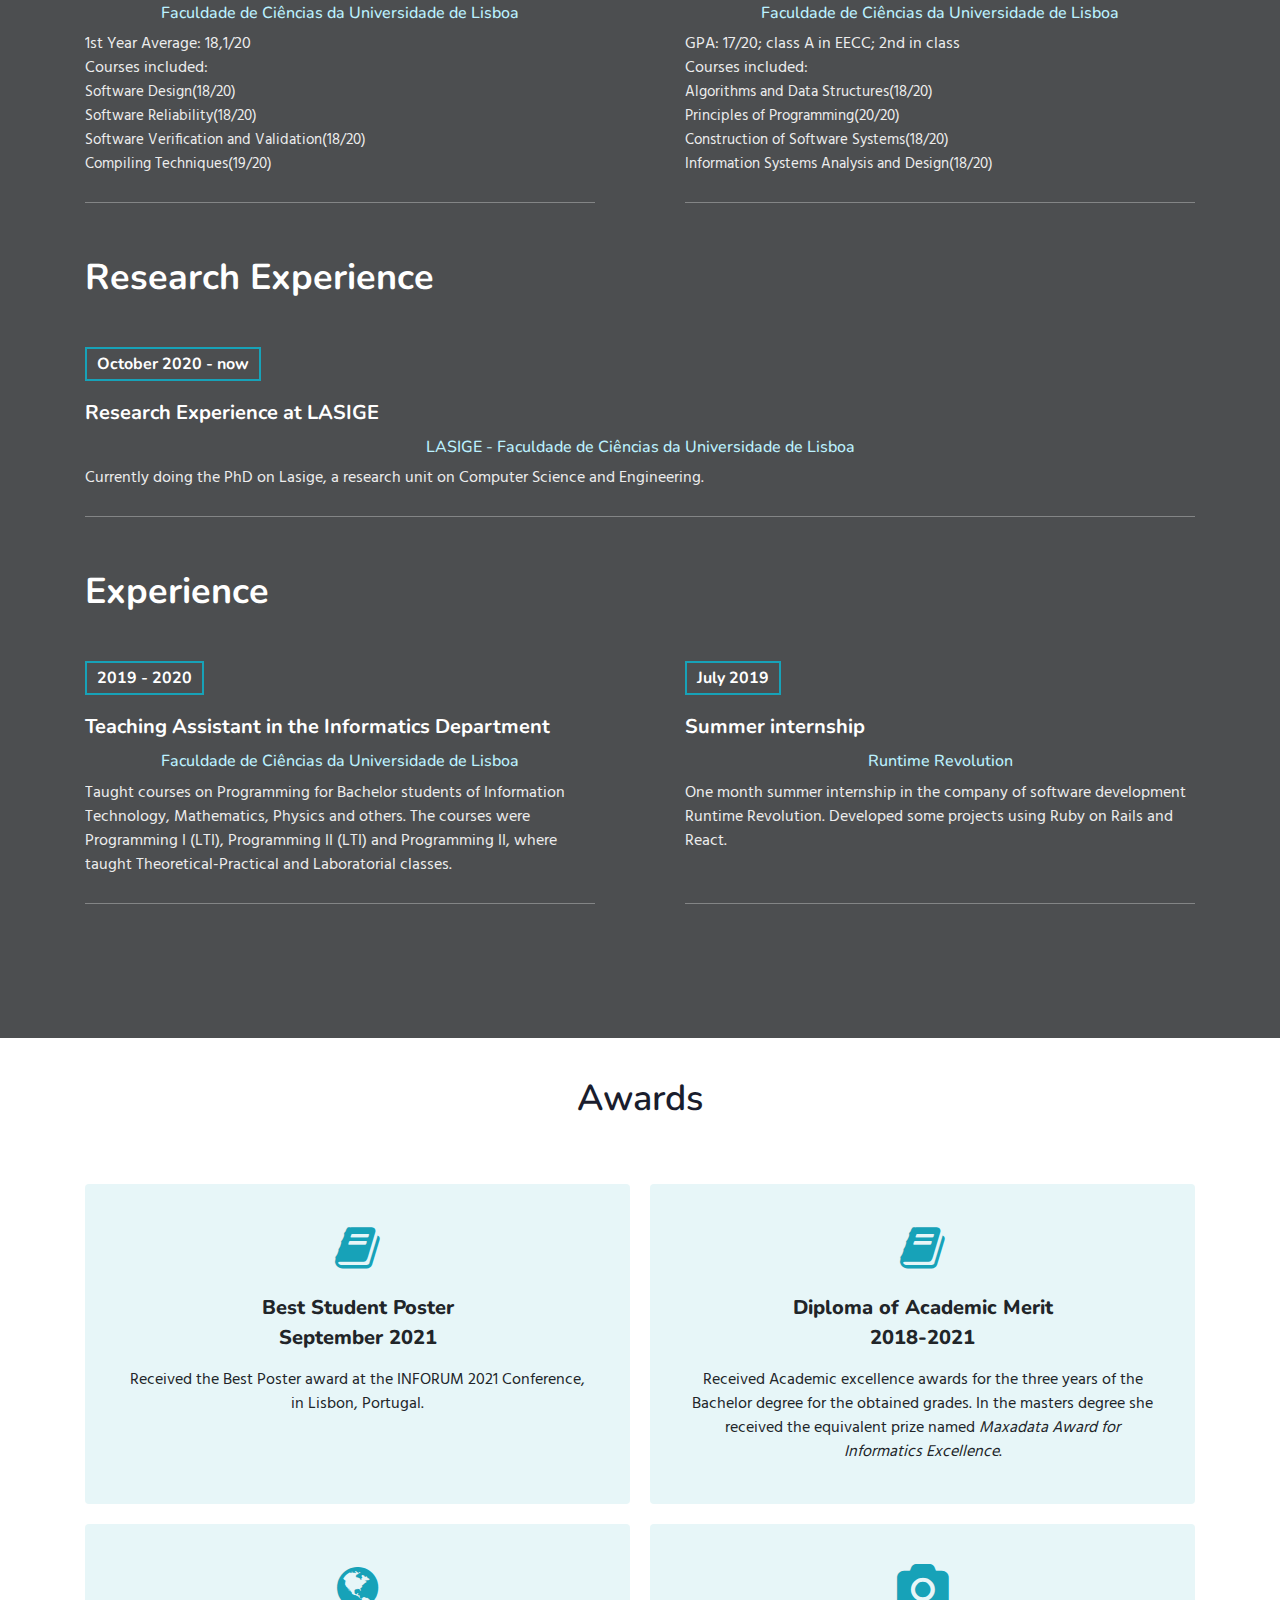
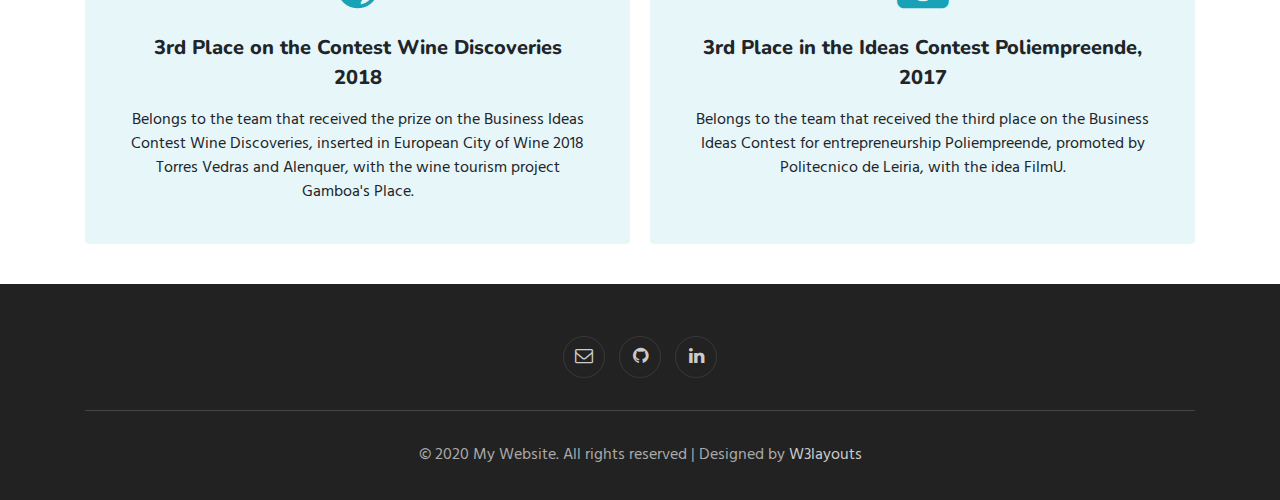
==== commit 7d8d8f7c: "+1 award" ====
--- a/index.html
+++ b/index.html
@@ -265,6 +265,15 @@
             with the wine tourism project Gamboa's Place.
           </p>
 					
+				</div>
+
+        <div class="three-grids-columns">
+					<span class="fa fa-camera"></span>
+					<h4>3rd Place in the Ideas Contest Poliempreende, 2017</h4>
+					<p>
+            Belongs to the team that received the third place on the Business Ideas Contest for entrepreneurship
+            Poliempreende, promoted by Politecnico de Leiria, with the idea FilmU. 
+          </p>
 				</div>
 			</div>
 		</div>
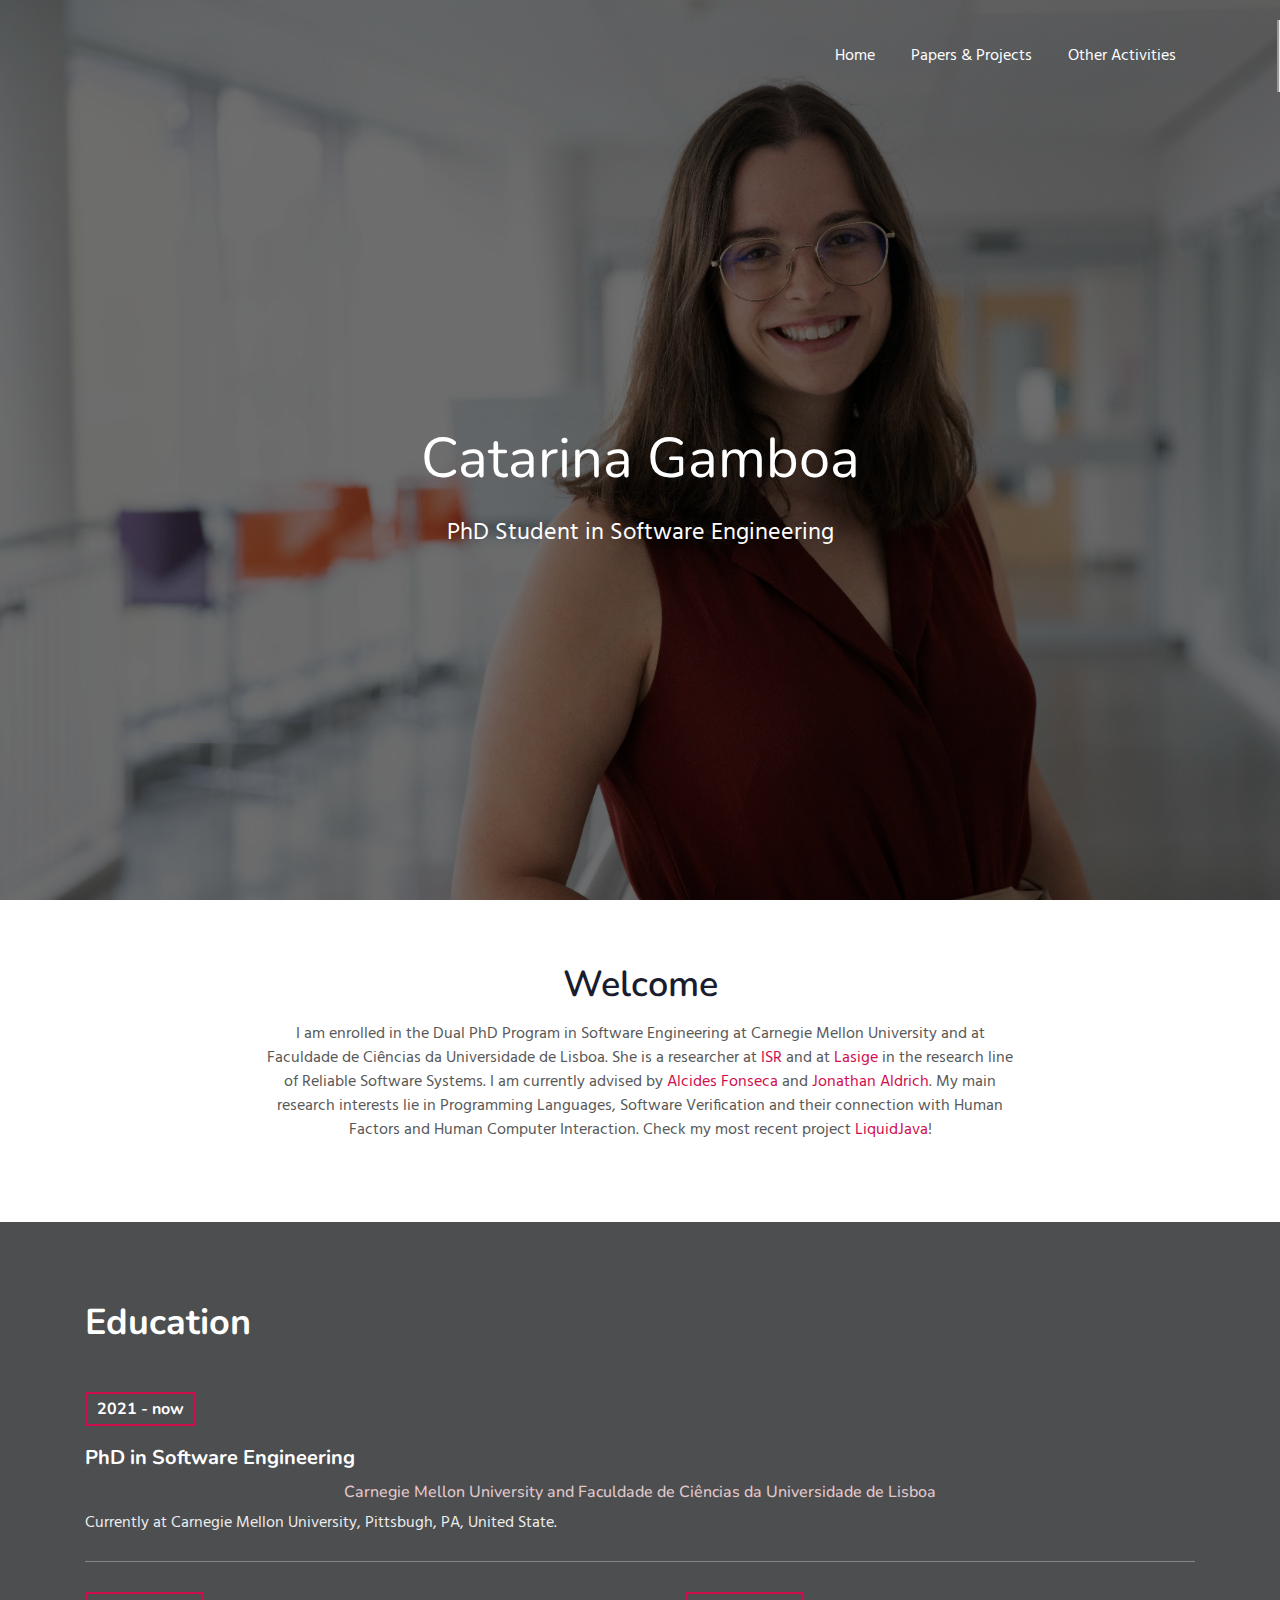
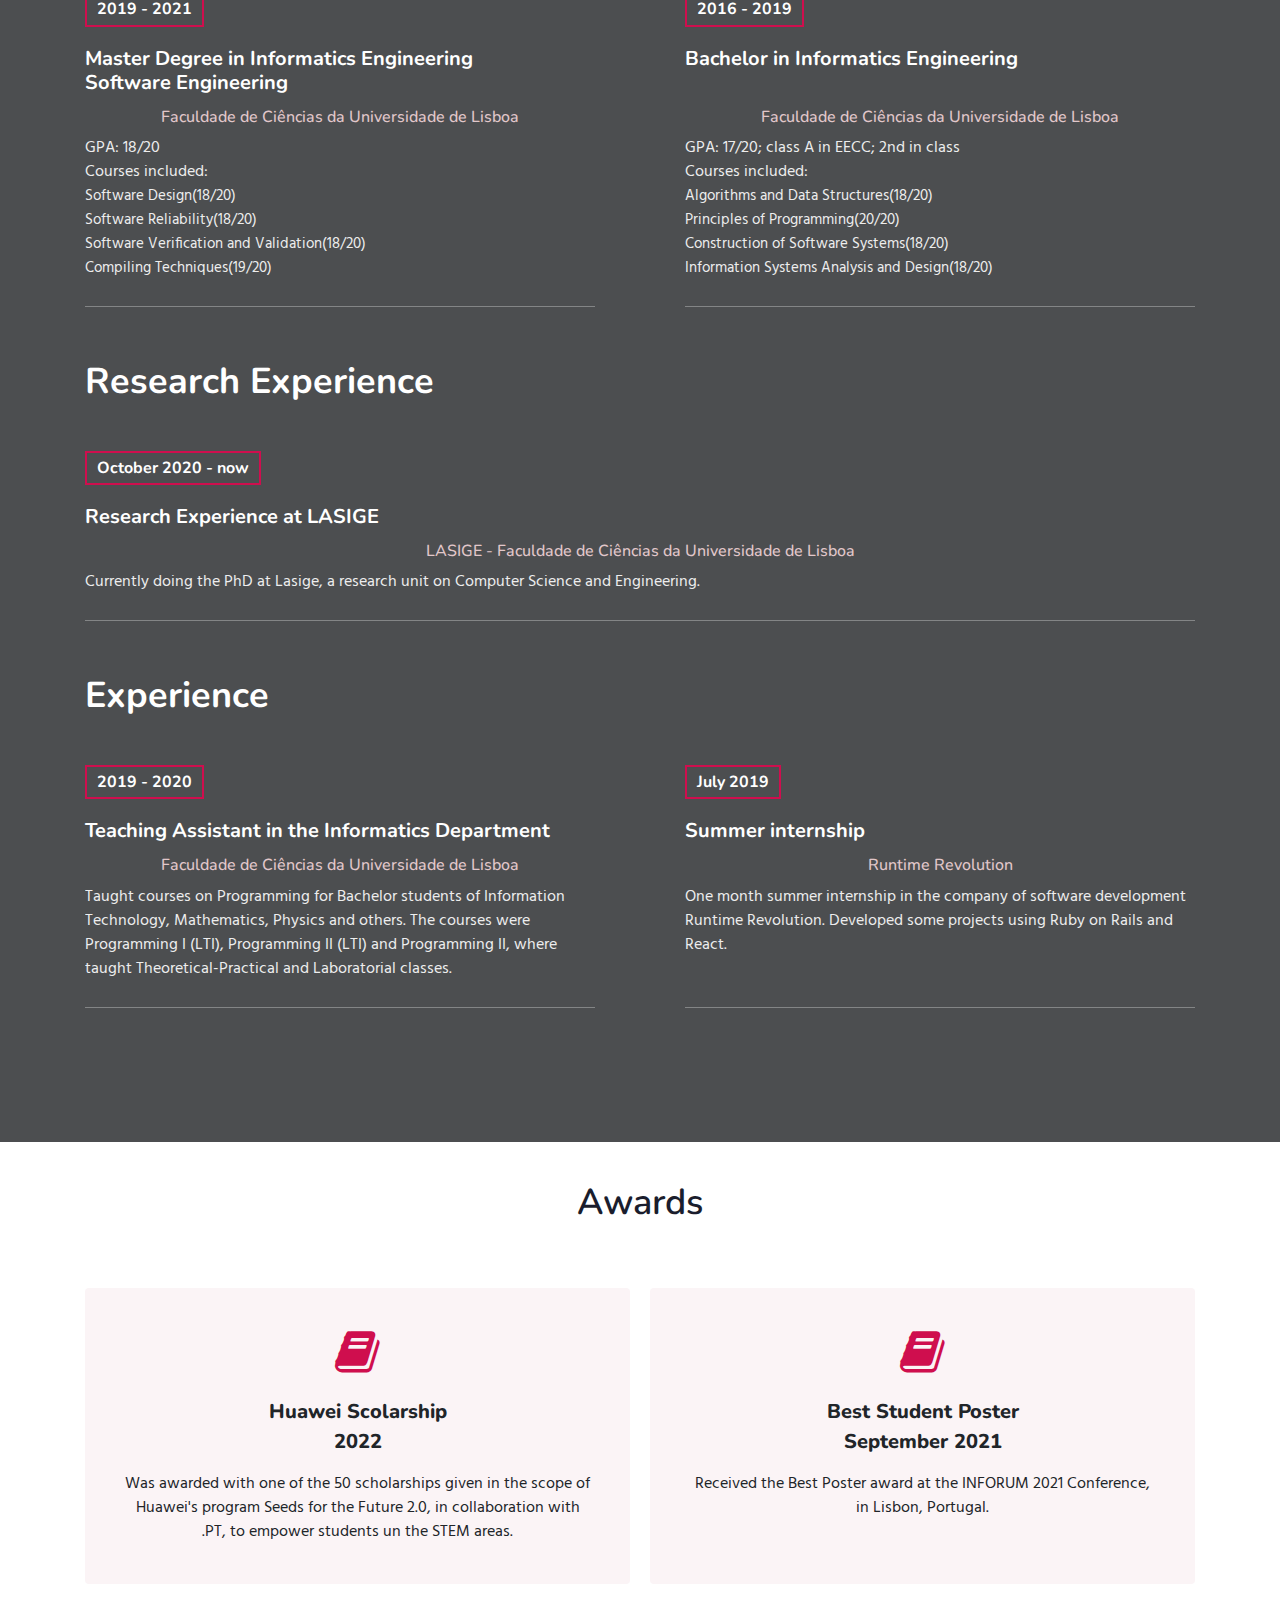
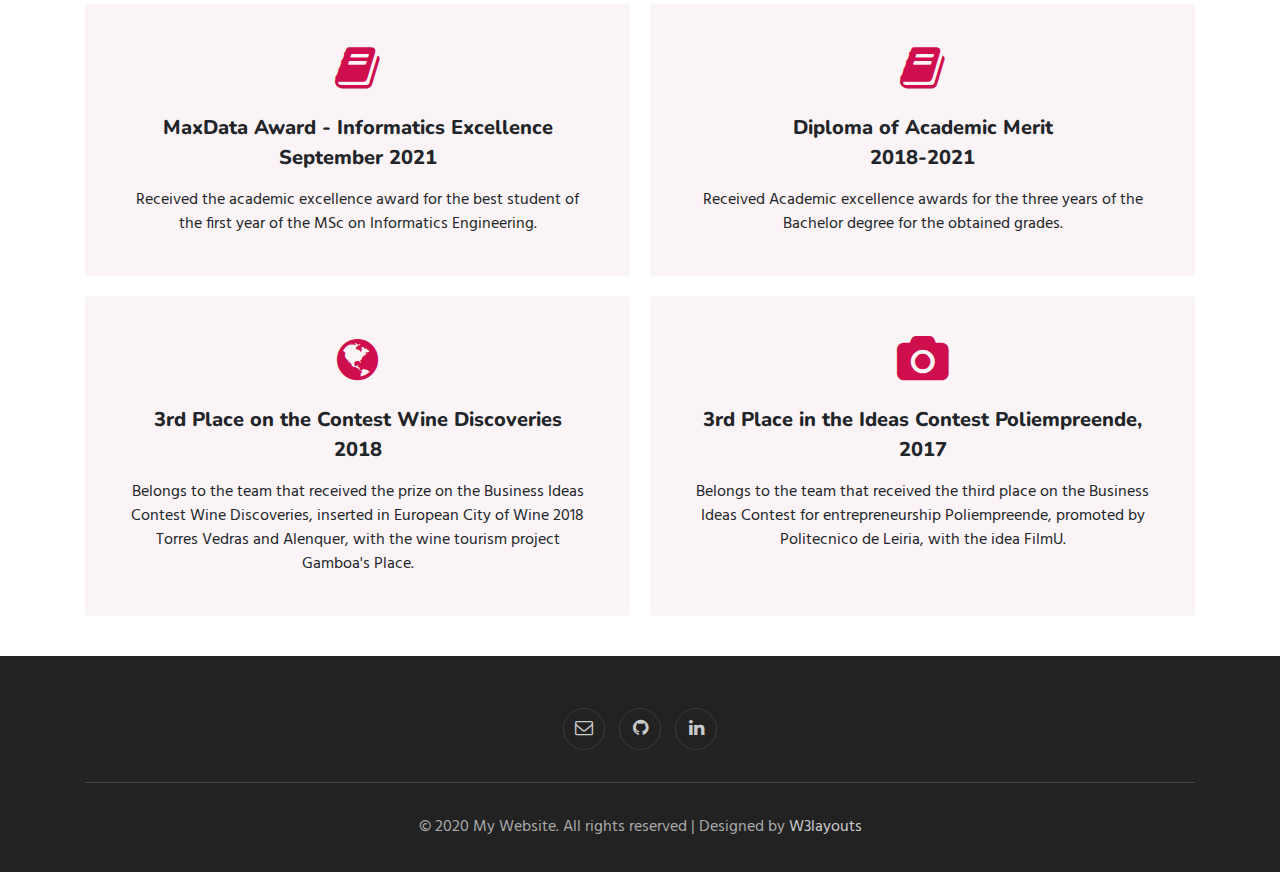
==== commit 928a770b: "new website" ====
--- a/index.html
+++ b/index.html
@@ -15,7 +15,7 @@
     })(window,document,'https://static.hotjar.com/c/hotjar-','.js?sv=');
 </script>
   <head>
-    <link rel="icon" type="image/jpg" href="assets/images/topPage.png" sizes="228x228" />
+    <link rel="icon" type="image/jpg" href="assets/images/DSC09526 (1).jpg" sizes="228x228" />
     <!-- Required meta tags -->
     <meta charset="utf-8">
     <meta name="viewport" content="width=device-width, initial-scale=1, shrink-to-fit=no">
@@ -74,9 +74,9 @@
          
             <div class="slider-info banner-view text-center">
               <div class="banner-info container">
-                <!-- <img src="assets/images/c1.jpg" alt="about image" class="img-fluid"> -->
+                <!-- <img src="assets/images/DSC09526 (1).jpg" alt="about image" class="img-fluid"> -->
                 <h3 class="banner-text mt-5">Catarina Gamboa</h3>
-                   <p class="my-4 mb-5">PhD Student in Informatics</p><br>
+                   <p class="my-4 mb-5">PhD Student in Software Engineering</p><br>
                
               </div>
             </div>
@@ -93,9 +93,12 @@
   <div class="heading text-center mx-auto">
     <h3 class="head">Welcome</h3>
      <p class="my-3 head"> 
-      Catarina is enrolled in the PhD on Informatics at Faculdade de Ciências da Universidade de Lisboa.
-      She is a researcher at <a href="https://www.lasige.di.fc.ul.pt/">Lasige</a> in the research line of Reliable Software Systems, and is
-      advised by <a href="https://wiki.alcidesfonseca.com/about/">Alcides Fonseca</a>, Assistant Professor at FCUL, and <a href="http://www.christimperley.co.uk/">Chris Timperley</a>, Systems Scientist at CMU.
+      I am enrolled in the Dual PhD Program in Software Engineering at Carnegie Mellon University and at Faculdade de Ciências da Universidade de Lisboa.
+      She is a researcher at <a href="https://www.isri.cmu.edu">ISR</a> and at <a href="https://www.lasige.di.fc.ul.pt/">Lasige</a> in the research line of Reliable Software Systems. I am currently
+      advised by <a href="https://wiki.alcidesfonseca.com/about/">Alcides Fonseca</a> and <a href="https://www.cs.cmu.edu/~aldrich/">Jonathan Aldrich</a>.
+      My main research interests lie in Programming Languages, Software Verification and their connection with Human Factors and Human Computer Interaction. Check my most recent project <a href="https://github.com/CatarinaGamboa/liquidjava.html">LiquidJava</a>!
+      
+      <!-- <a href="http://www.christimperley.co.uk/">Chris Timperley</a>, Systems Scientist at CMU. -->
     </p>
     </div>
   </div>
@@ -112,9 +115,13 @@
 			<div class="grid ">
         <div class="experience-top">
           <h5>2021 - now</h5>
-          <h4>PhD in Informatics</h4>
-            <h6 id='title-place'>Faculdade de Ciências da Universidade de Lisboa</h5>
-        </div>
+          <h4>PhD in Software Engineering</h4>
+            <h6 id='title-place'>Carnegie Mellon University and Faculdade de Ciências da Universidade de Lisboa</h5>
+              <p class="my-3 text-white">
+                Currently at Carnegie Mellon University, Pittsbugh, PA, United State.
+              </p>
+        </div>
+
       </div>
       <div class="grid grid-column-2 ">
         <div class="column1">
@@ -123,7 +130,7 @@
 						<h4>Master Degree in Informatics Engineering <br/>Software Engineering</h4>
               <h6 id='title-place'>Faculdade de Ciências da Universidade de Lisboa</h5>
               <p class="my-3 text-white">
-                    1st Year Average: 18,1/20
+                    GPA: 18/20
                 <br/>Courses included:
                 <span class="ul-text">
                 <br/>Software Design(18/20)
@@ -161,7 +168,7 @@
               <h4>Research Experience at LASIGE</h4>
               <h6 id='title-place'>LASIGE - Faculdade de Ciências da Universidade de Lisboa</h6>
               <p class="my-3 text-white">
-                Currently doing the PhD on Lasige, a research unit on Computer Science and Engineering.
+                Currently doing the PhD at Lasige, a research unit on Computer Science and Engineering.
               </p>
           <!-- </div>
         </div> -->
@@ -242,7 +249,14 @@
                 <h3 class="head">Awards</h3>
               </div>
 			<div class="middle-section grid-column text-center mt-5 pt-3">
-				<div class="three-grids-columns">
+        <div class="three-grids-columns">
+					<span class="fa fa-book"></span>
+					<h4>Huawei Scolarship<br/>2022</h4>
+					<p>
+            Was awarded with one of the 50 scholarships given in the scope of Huawei's program Seeds for the Future 2.0, in collaboration with .PT, to empower students un the STEM areas. 
+          </p>
+				</div>
+        <div class="three-grids-columns">
 					<span class="fa fa-book"></span>
 					<h4>Best Student Poster<br/>September 2021</h4>
 					<p>
@@ -251,10 +265,16 @@
 				</div>
         <div class="three-grids-columns">
 					<span class="fa fa-book"></span>
+					<h4>MaxData Award -  Informatics Excellence <br/>September 2021</h4>
+					<p>
+            Received the academic excellence award for the best student of the first year of the MSc on Informatics Engineering.
+          </p>
+				</div>
+        <div class="three-grids-columns">
+					<span class="fa fa-book"></span>
 					<h4>Diploma of Academic Merit<br/>2018-2021</h4>
 					<p>
             Received Academic excellence awards for the three years of the Bachelor degree for the obtained grades. 
-            In the masters degree she received the equivalent prize named <i>Maxadata Award for Informatics Excellence</i>. 
           </p>
 				</div>
 				<div class="three-grids-columns">
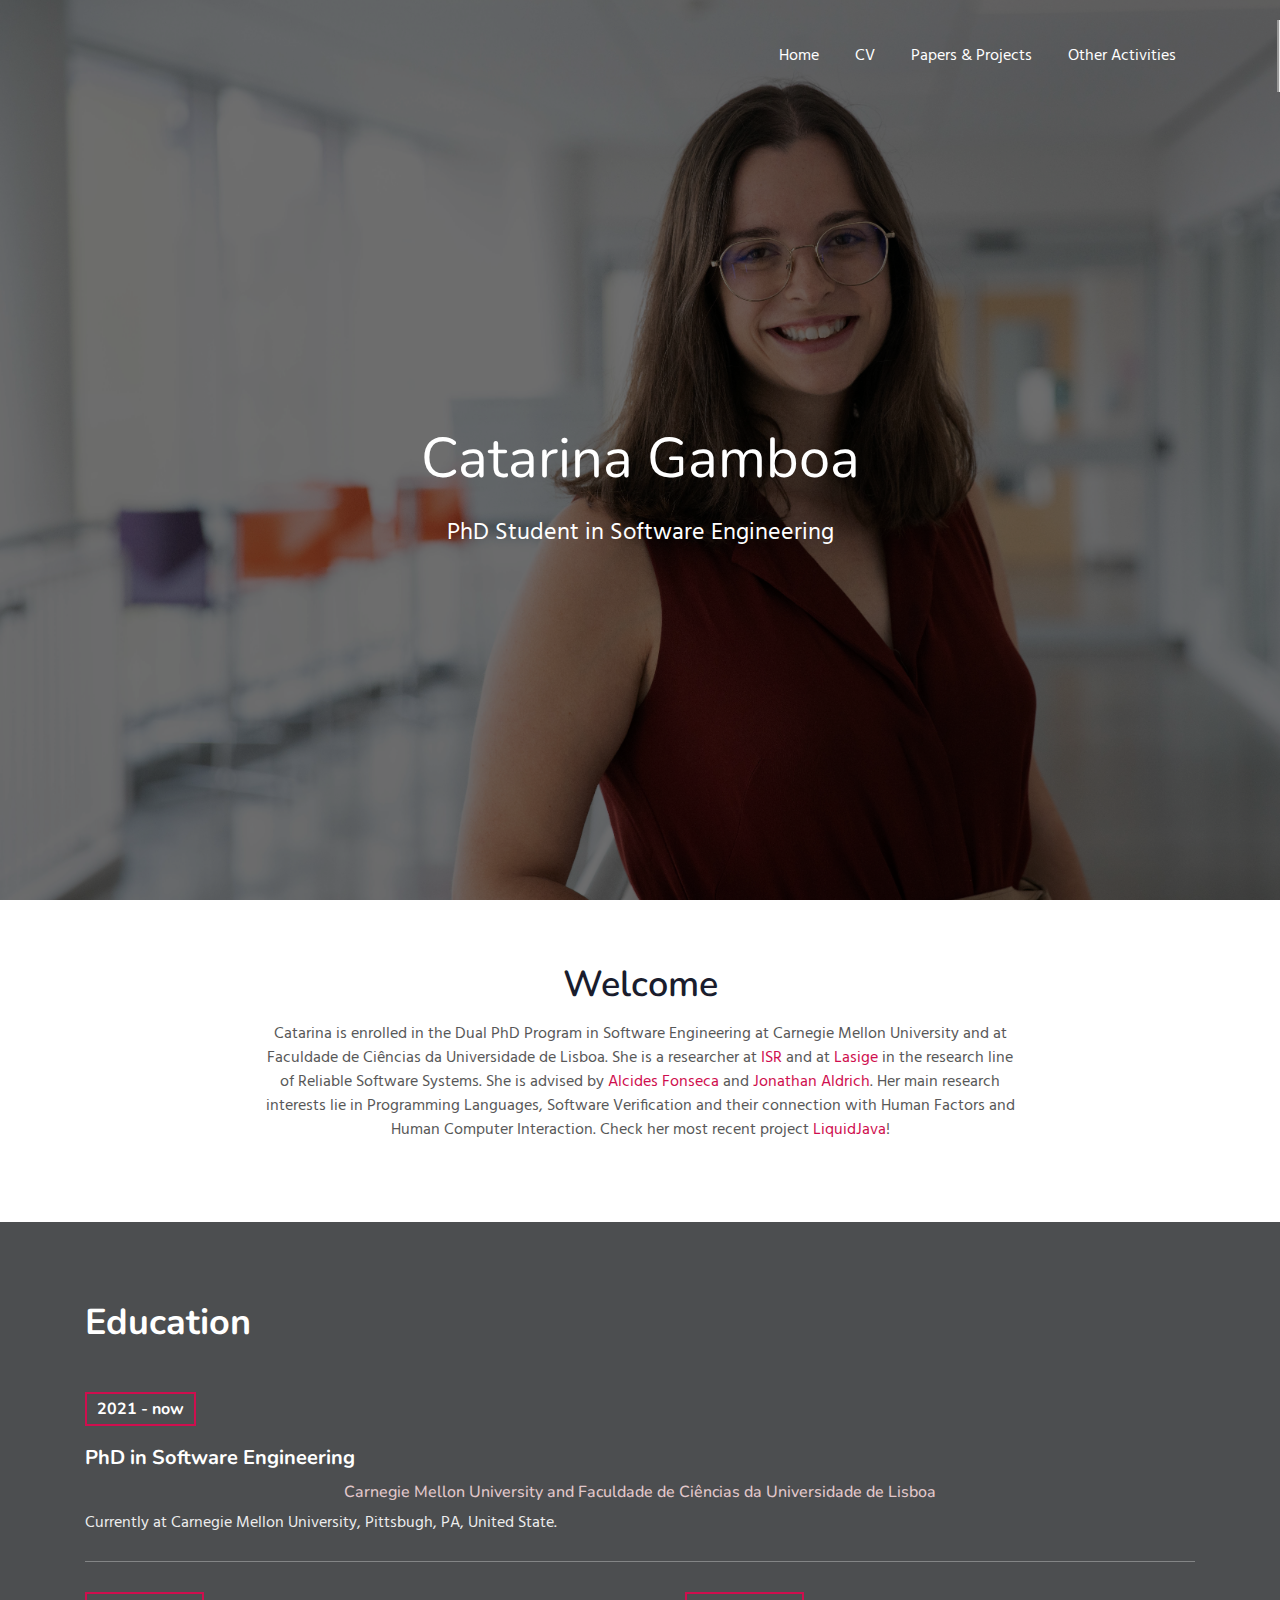
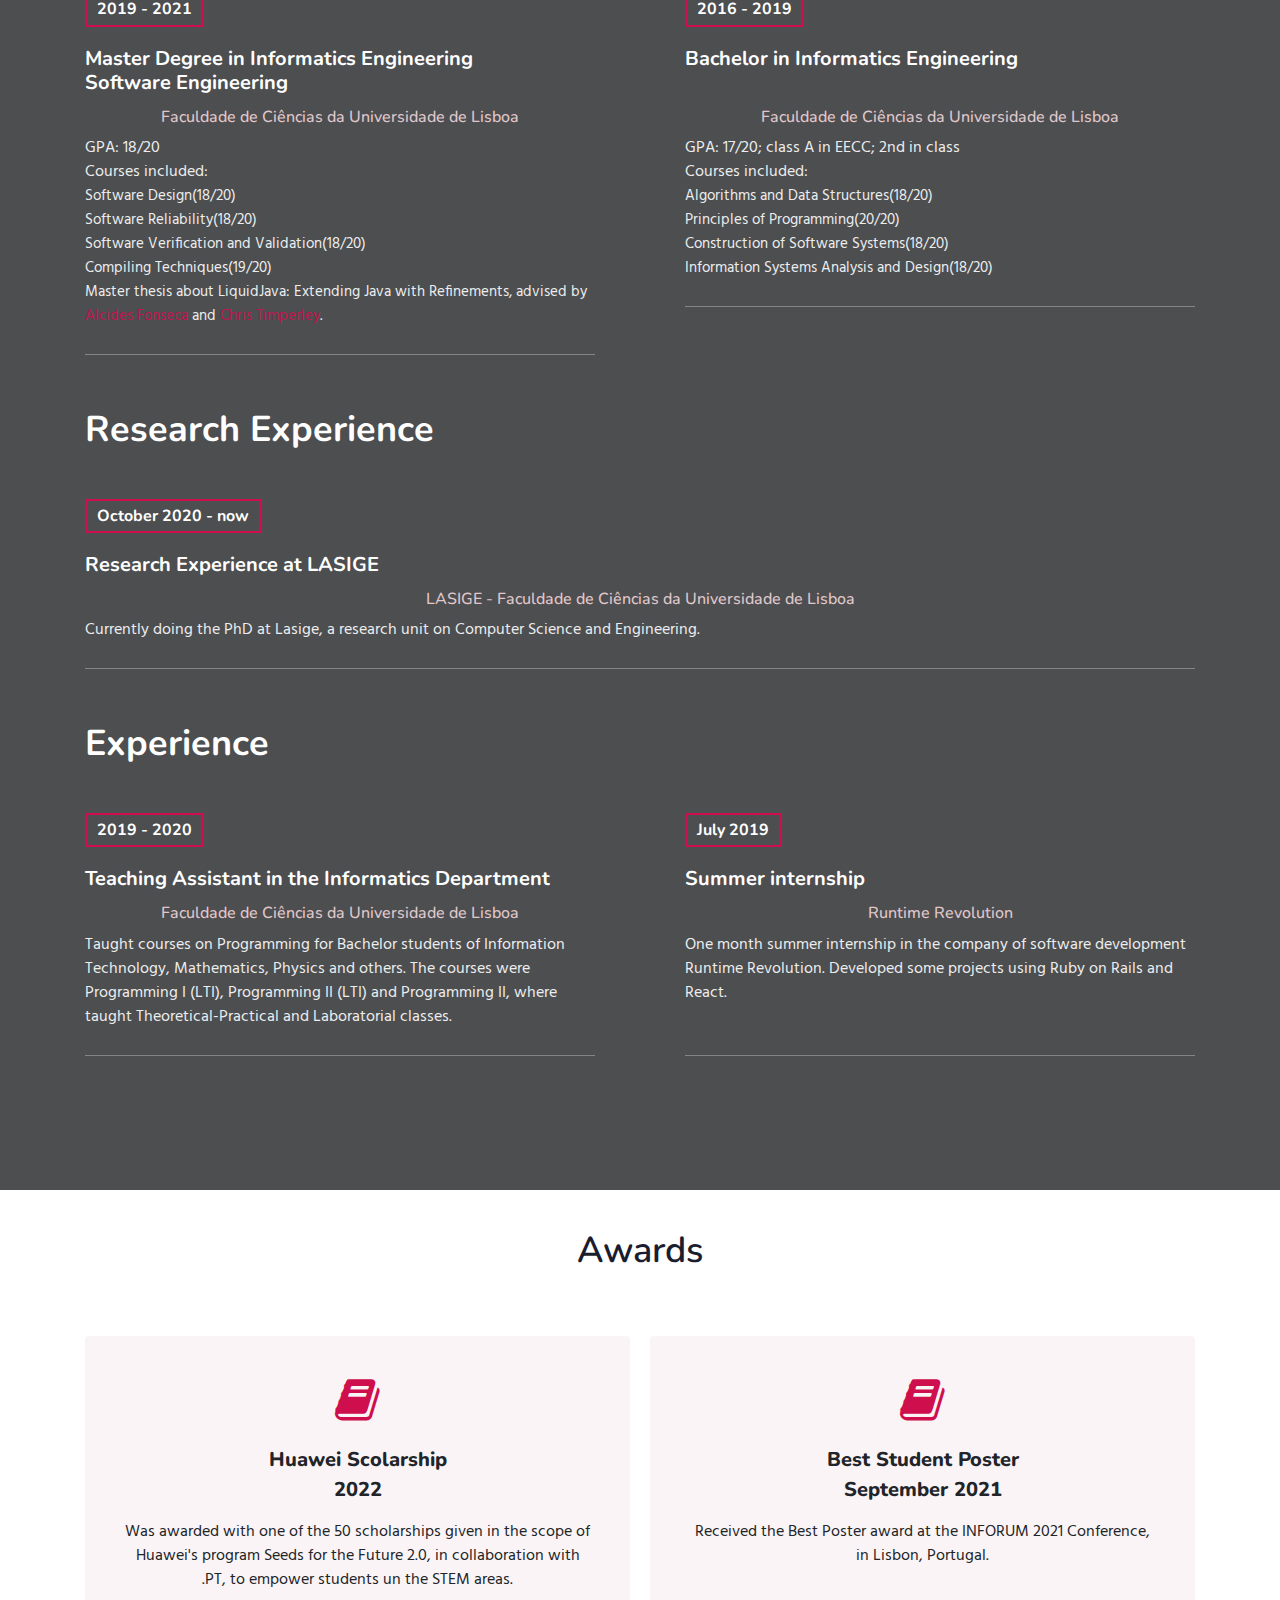
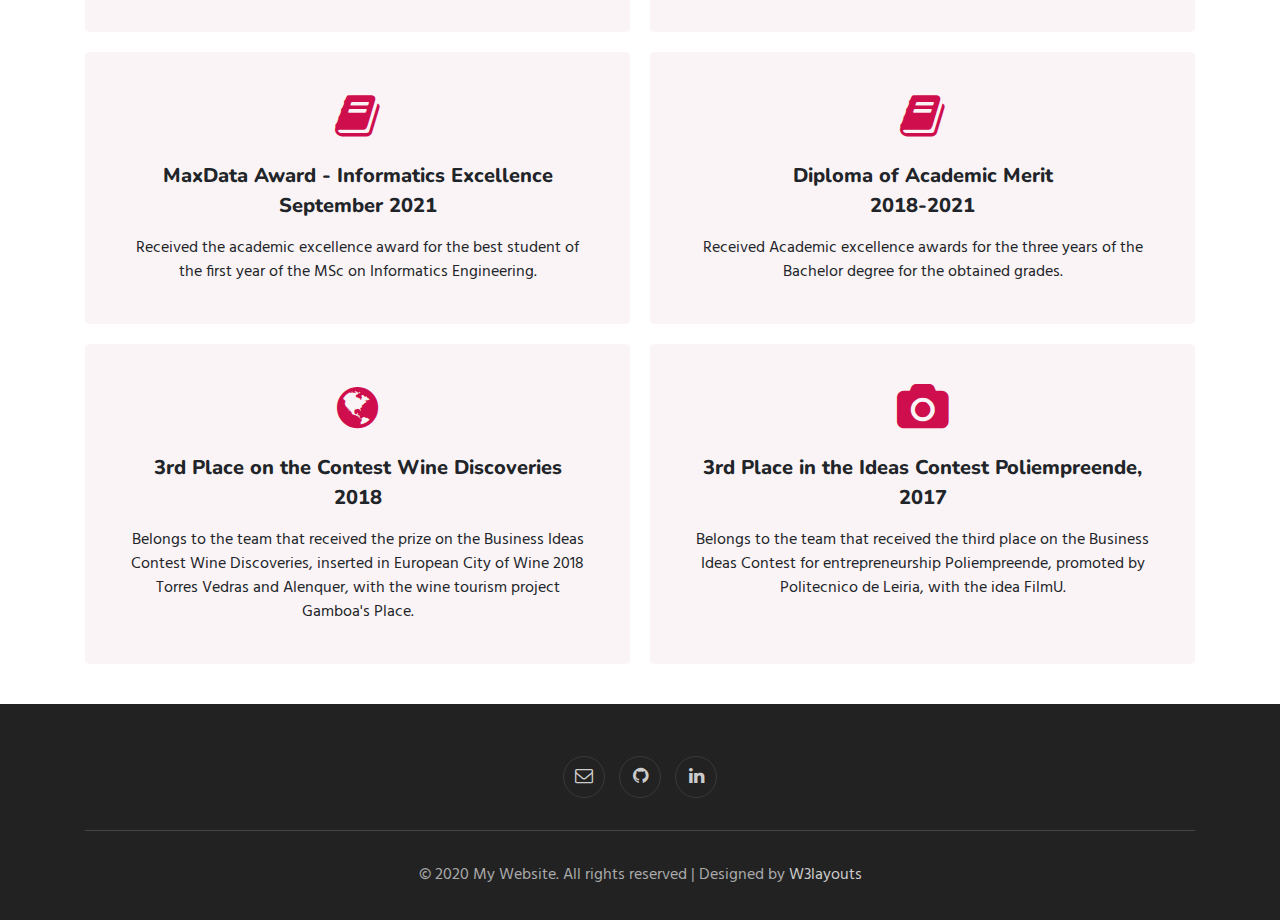
==== commit c8984b45: "links to CV + fix typos" ====
--- a/index.html
+++ b/index.html
@@ -49,6 +49,9 @@
             <a class="nav-link" href="index.html">Home</a>
           </li>
           <li class="nav-item">
+            <a class="nav-link" href="CatarinaGamboa_CV.pdf">CV</a>
+          </li>
+          <li class="nav-item">
             <a class="nav-link" href="projects.html">Papers & Projects</a>
           </li>
           <li class="nav-item">
@@ -93,10 +96,10 @@
   <div class="heading text-center mx-auto">
     <h3 class="head">Welcome</h3>
      <p class="my-3 head"> 
-      I am enrolled in the Dual PhD Program in Software Engineering at Carnegie Mellon University and at Faculdade de Ciências da Universidade de Lisboa.
-      She is a researcher at <a href="https://www.isri.cmu.edu">ISR</a> and at <a href="https://www.lasige.di.fc.ul.pt/">Lasige</a> in the research line of Reliable Software Systems. I am currently
+      Catarina is enrolled in the Dual PhD Program in Software Engineering at Carnegie Mellon University and at Faculdade de Ciências da Universidade de Lisboa.
+      She is a researcher at <a href="https://www.isri.cmu.edu">ISR</a> and at <a href="https://www.lasige.di.fc.ul.pt/">Lasige</a> in the research line of Reliable Software Systems. She is
       advised by <a href="https://wiki.alcidesfonseca.com/about/">Alcides Fonseca</a> and <a href="https://www.cs.cmu.edu/~aldrich/">Jonathan Aldrich</a>.
-      My main research interests lie in Programming Languages, Software Verification and their connection with Human Factors and Human Computer Interaction. Check my most recent project <a href="https://github.com/CatarinaGamboa/liquidjava.html">LiquidJava</a>!
+      Her main research interests lie in Programming Languages, Software Verification and their connection with Human Factors and Human Computer Interaction. Check her most recent project <a href="https://github.com/CatarinaGamboa/liquidjava.html">LiquidJava</a>!
       
       <!-- <a href="http://www.christimperley.co.uk/">Chris Timperley</a>, Systems Scientist at CMU. -->
     </p>
@@ -109,6 +112,7 @@
 <script src="assets/js/lightbox-plus-jquery.min.js"></script>
 
 <section class="services-12" id="experience">
+
 	<div class="form-12-content">
 		<div class="container">
       <h3 class="mb-5">Education</h3>
@@ -137,6 +141,7 @@
                 <br/>Software Reliability(18/20)
                 <br/>Software Verification and Validation(18/20)
                 <br/>Compiling Techniques(19/20)
+                <br/> Master thesis about LiquidJava: Extending Java with Refinements, advised by <a href="https://wiki.alcidesfonseca.com/about/">Alcides Fonseca</a> and <a href="http://www.christimperley.co.uk/">Chris Timperley</a>.
                 </span>
               </p>
           </div>
